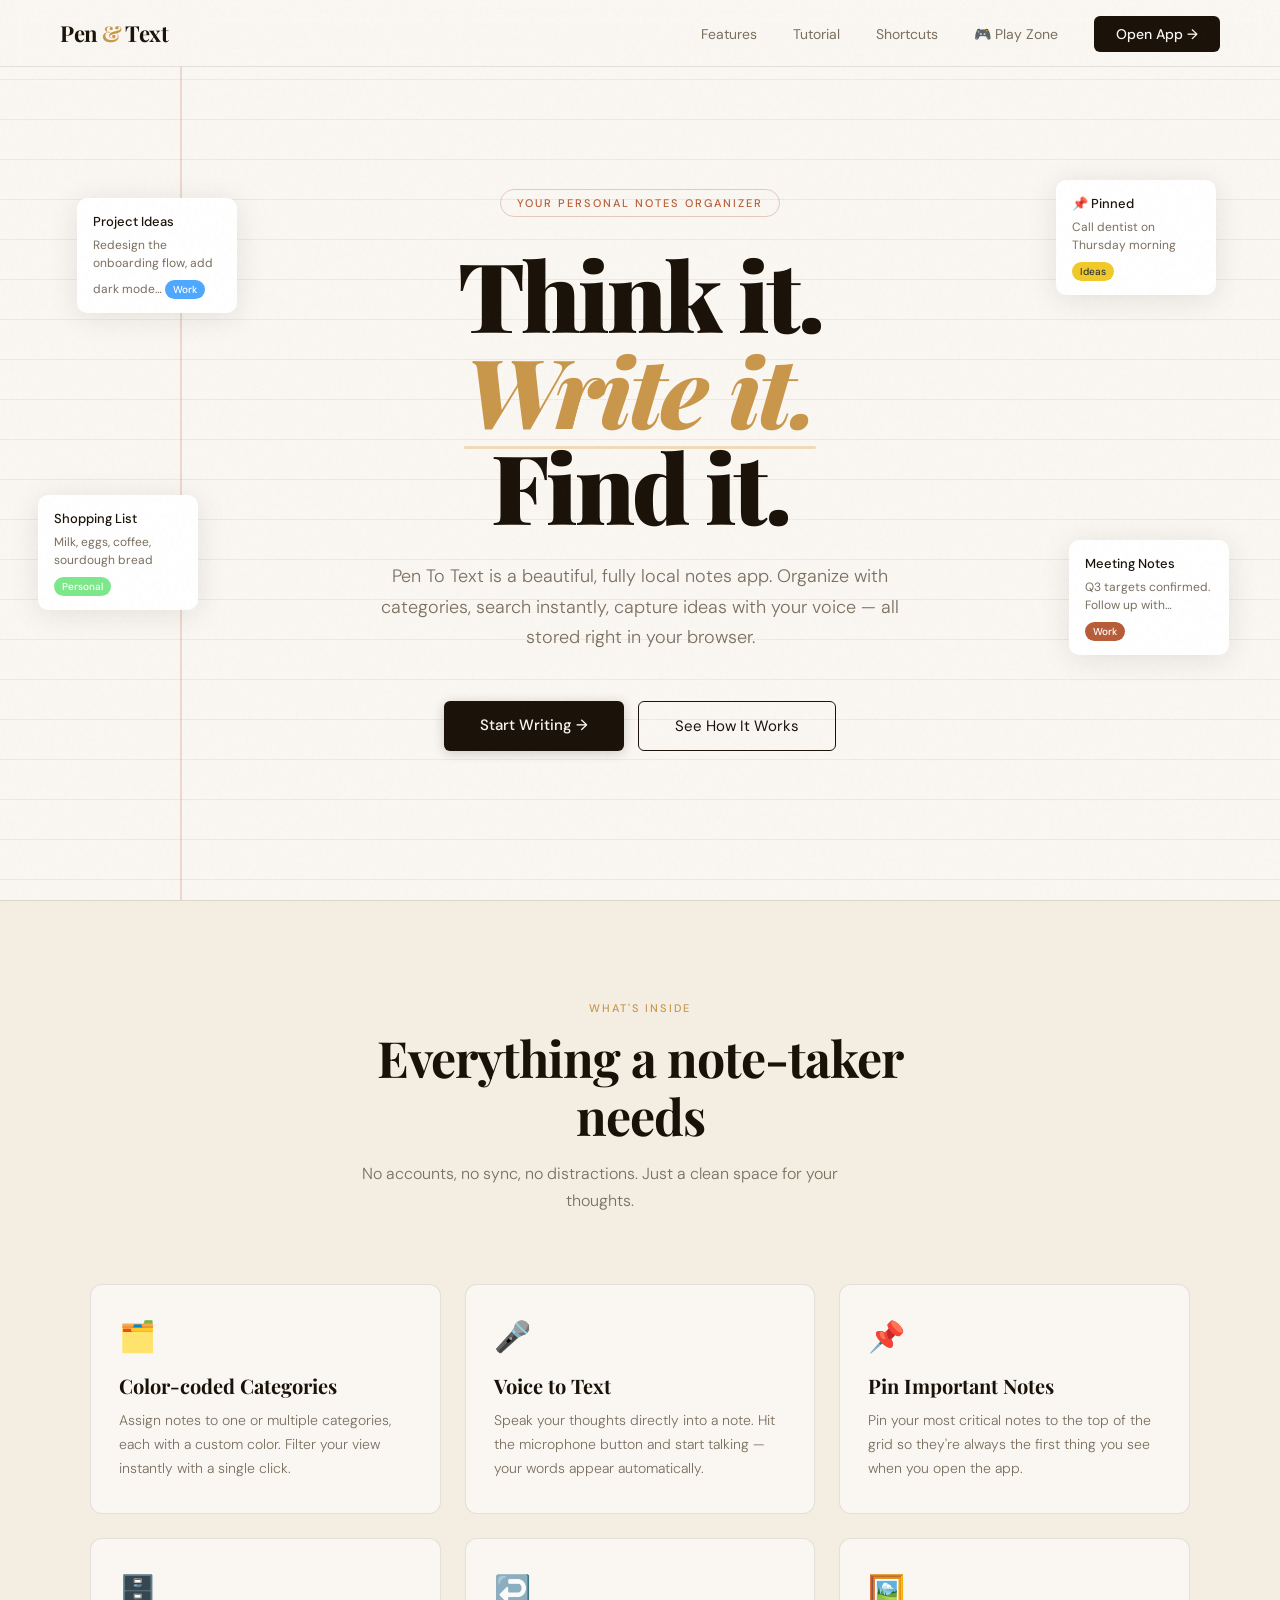
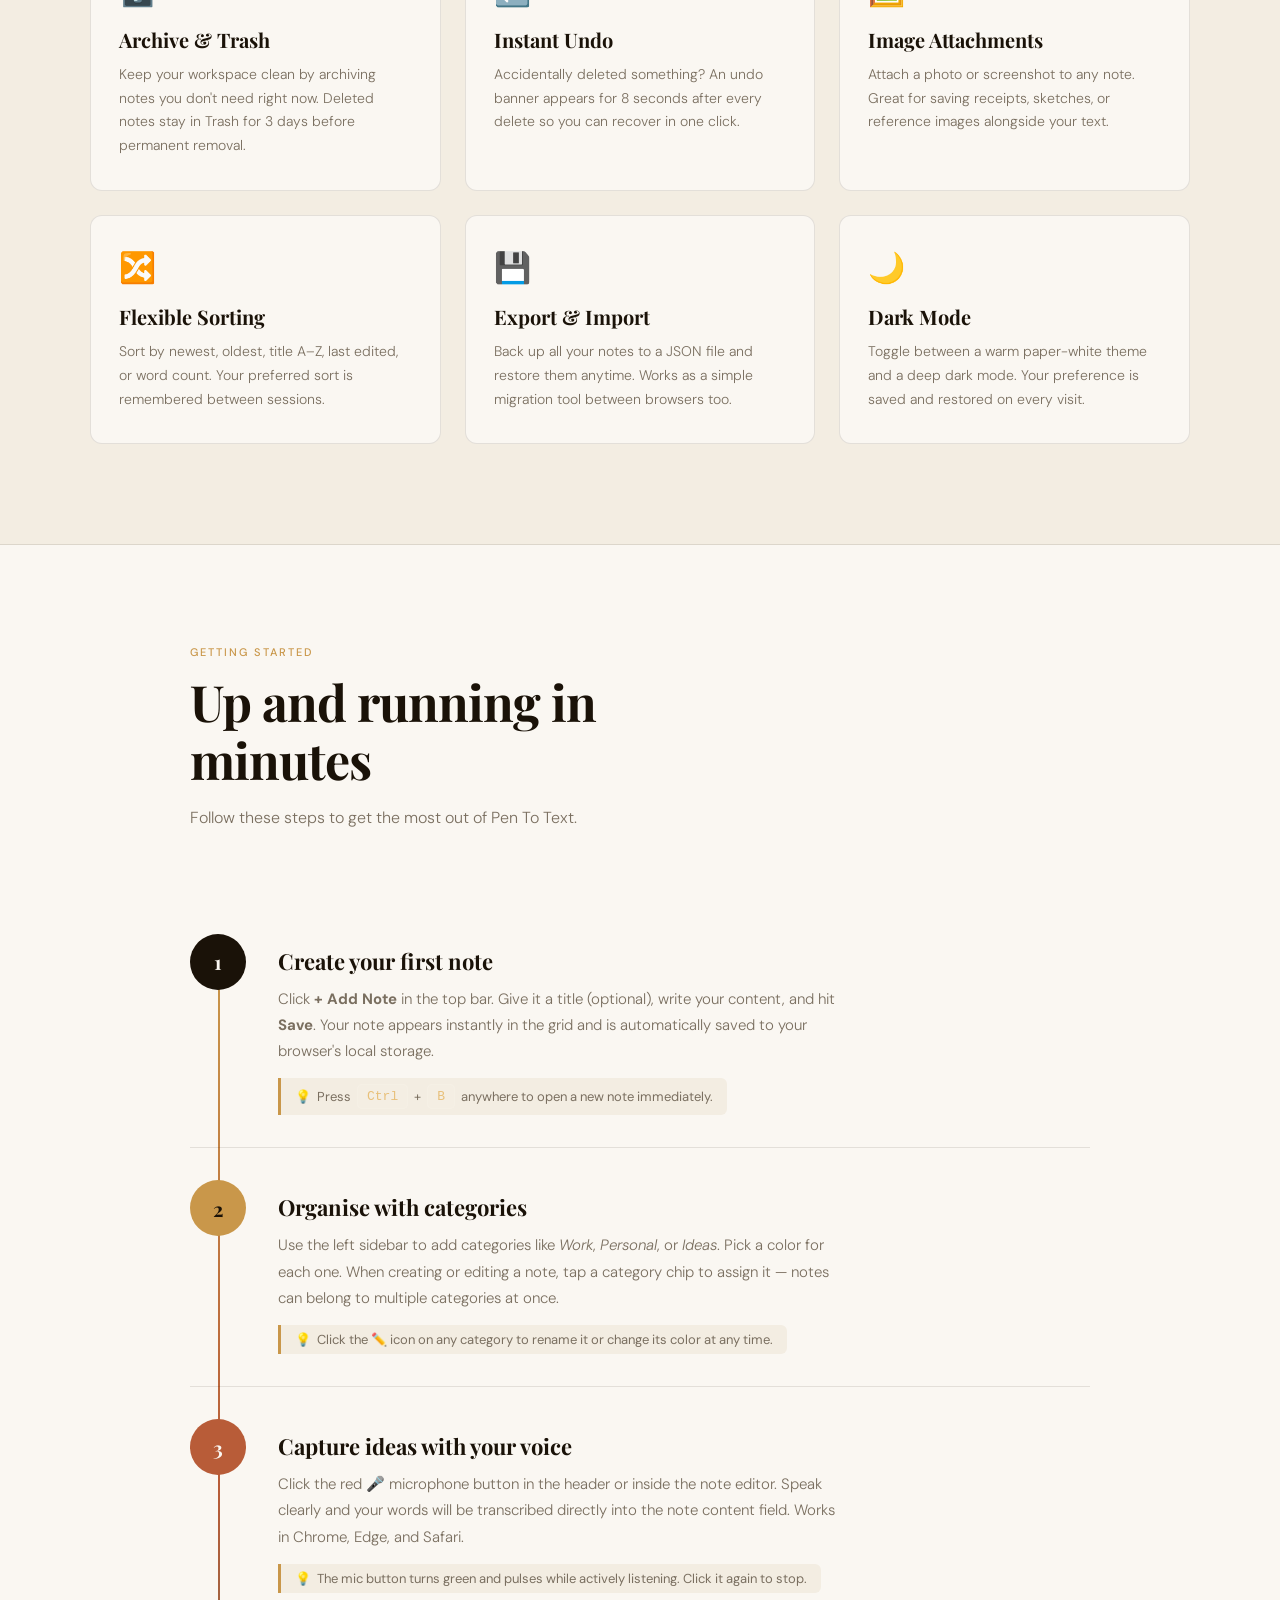
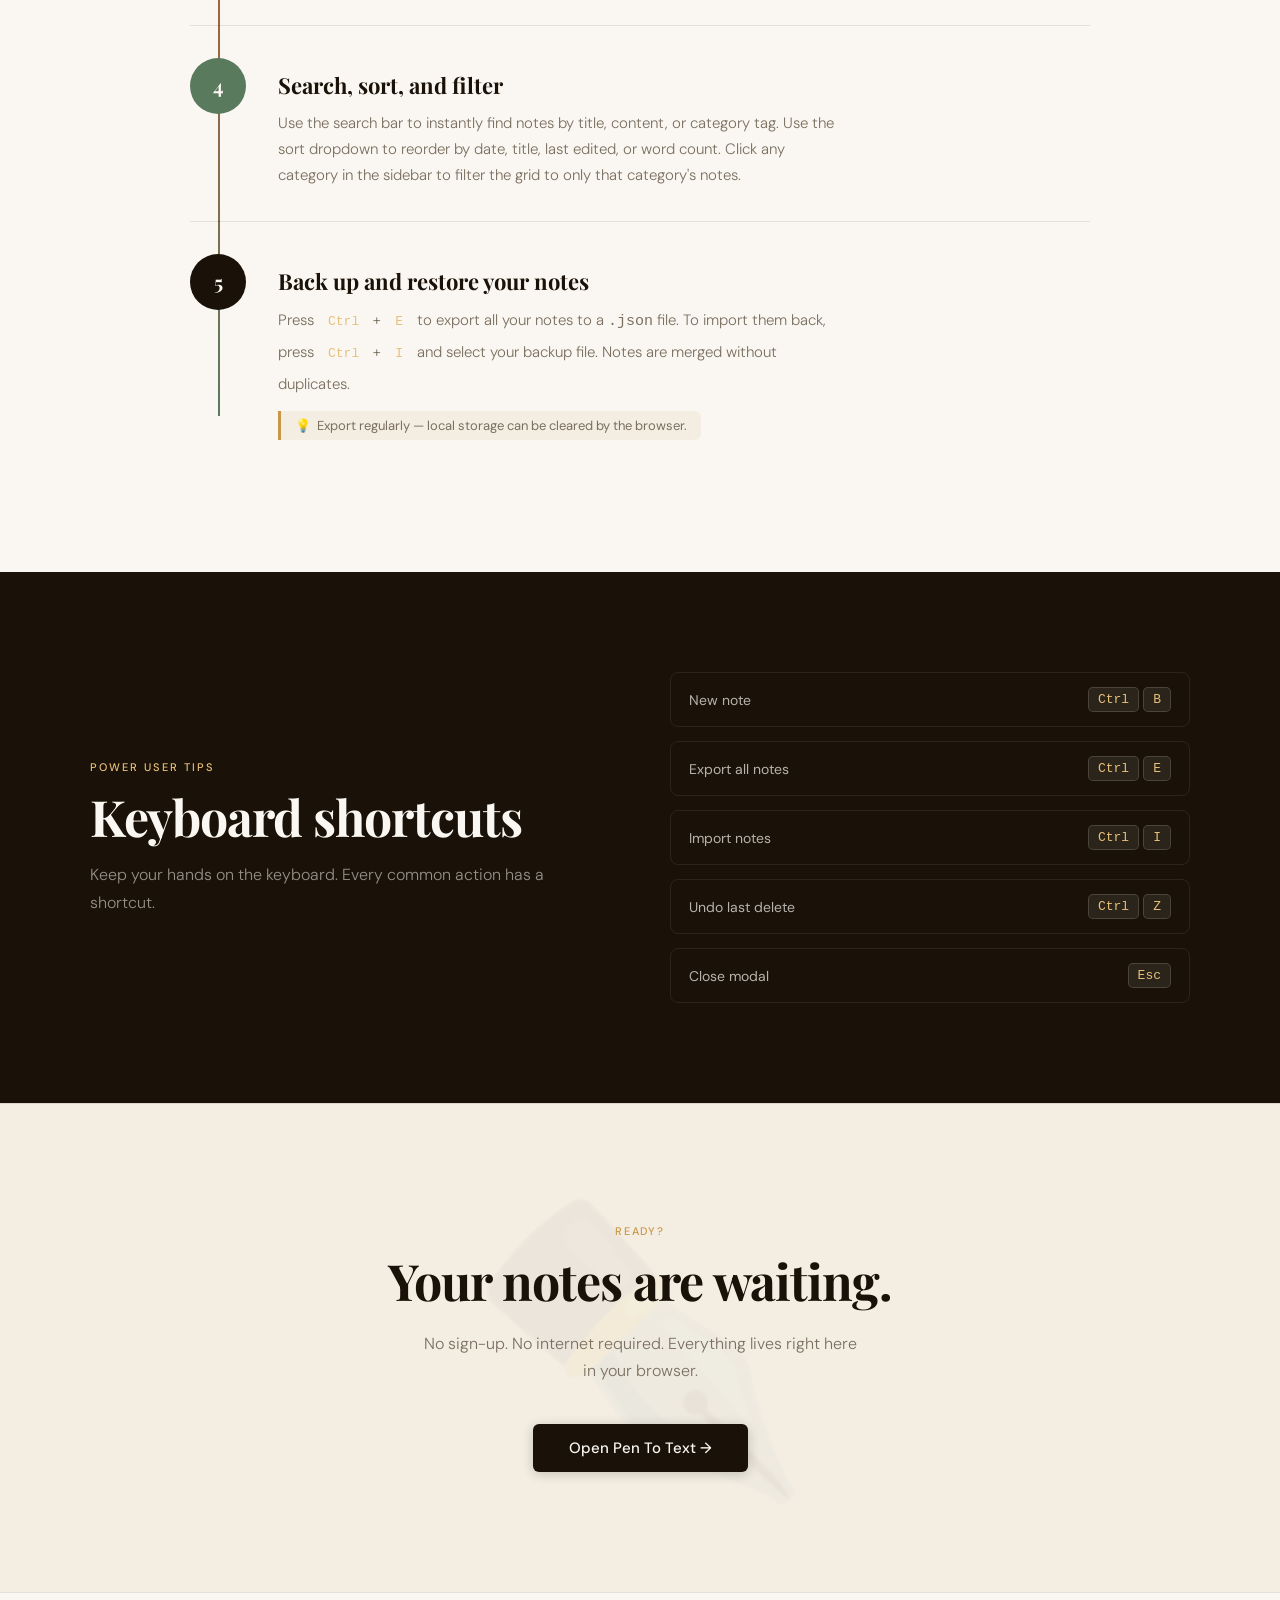
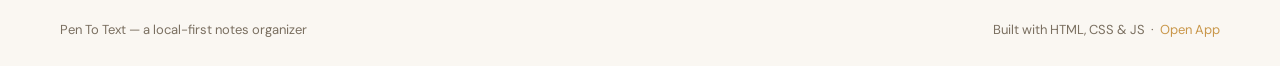
==== index.html @ ff9f336c "Add files via upload" ====
<!DOCTYPE html>
<html lang="en">
<head>
  <meta charset="utf-8" />
  <meta name="viewport" content="width=device-width, initial-scale=1" />
  <title>Pen To Text — Your Smart Notes Organizer</title>
  <link rel="preconnect" href="https://fonts.googleapis.com">
  <link href="https://fonts.googleapis.com/css2?family=Playfair+Display:ital,wght@0,400;0,700;0,900;1,400&family=DM+Sans:wght@300;400;500&display=swap" rel="stylesheet">
  <style>
    *, *::before, *::after { box-sizing: border-box; margin: 0; padding: 0; }

    :root {
      --ink:        #1a1208;
      --paper:      #faf7f2;
      --cream:      #f3ede2;
      --gold:       #c9974a;
      --gold-light: #e8c07a;
      --rust:       #b85c38;
      --sage:       #5a7a5e;
      --muted:      #7a6f60;
      --line:       rgba(26,18,8,0.1);
      --shadow:     0 4px 30px rgba(26,18,8,0.10);
    }

    html { scroll-behavior: smooth; }

    body {
      font-family: 'DM Sans', sans-serif;
      background: var(--paper);
      color: var(--ink);
      overflow-x: hidden;
    }

    body::before {
      content: '';
      position: fixed;
      inset: 0;
      background-image: url("data:image/svg+xml,%3Csvg viewBox='0 0 256 256' xmlns='http://www.w3.org/2000/svg'%3E%3Cfilter id='noise'%3E%3CfeTurbulence type='fractalNoise' baseFrequency='0.9' numOctaves='4' stitchTiles='stitch'/%3E%3C/filter%3E%3Crect width='100%25' height='100%25' filter='url(%23noise)' opacity='0.04'/%3E%3C/svg%3E");
      pointer-events: none;
      z-index: 1000;
      opacity: 0.5;
    }

    /* NAV */
    nav {
      position: fixed;
      top: 0; left: 0; right: 0;
      z-index: 90;
      display: flex;
      align-items: center;
      justify-content: space-between;
      padding: 18px 60px;
      background: rgba(250,247,242,0.88);
      backdrop-filter: blur(12px);
      border-bottom: 1px solid var(--line);
    }

    .nav-brand {
      font-family: 'Playfair Display', serif;
      font-size: 22px;
      font-weight: 700;
      color: var(--ink);
      text-decoration: none;
      letter-spacing: -0.02em;
    }

    .nav-brand span { color: var(--gold); }

    .nav-links {
      display: flex;
      align-items: center;
      gap: 36px;
      list-style: none;
    }

    .nav-links a {
      font-size: 14px;
      color: var(--muted);
      text-decoration: none;
      transition: color 0.2s;
    }

    .nav-links a:hover { color: var(--ink); }

    .nav-cta {
      padding: 9px 22px !important;
      background: var(--ink) !important;
      color: var(--paper) !important;
      border-radius: 6px;
      font-weight: 500 !important;
      transition: background 0.2s, transform 0.15s !important;
    }

    .nav-cta:hover {
      background: var(--gold) !important;
      color: var(--ink) !important;
      transform: translateY(-1px);
    }

    /* HERO */
    .hero {
      min-height: 100vh;
      display: flex;
      align-items: center;
      justify-content: center;
      padding: 120px 60px 80px;
      position: relative;
      overflow: hidden;
    }

    .hero::before {
      content: '';
      position: absolute;
      inset: 0;
      background-image: repeating-linear-gradient(
        to bottom,
        transparent, transparent 39px,
        rgba(201,151,74,0.15) 39px,
        rgba(201,151,74,0.15) 40px
      );
      pointer-events: none;
    }

    .hero::after {
      content: '';
      position: absolute;
      top: 0; bottom: 0; left: 180px;
      width: 1.5px;
      background: rgba(184,92,56,0.2);
    }

    .hero-inner {
      position: relative;
      z-index: 2;
      max-width: 820px;
      text-align: center;
    }

    .hero-eyebrow {
      display: inline-block;
      font-size: 11px;
      font-weight: 500;
      letter-spacing: 0.18em;
      text-transform: uppercase;
      color: var(--rust);
      margin-bottom: 28px;
      padding: 6px 16px;
      border: 1px solid rgba(184,92,56,0.3);
      border-radius: 99px;
      animation: fadeUp 0.6s ease both;
    }

    .hero-title {
      font-family: 'Playfair Display', serif;
      font-size: clamp(52px, 8vw, 96px);
      font-weight: 900;
      line-height: 1.0;
      letter-spacing: -0.03em;
      color: var(--ink);
      margin-bottom: 28px;
      animation: fadeUp 0.6s 0.1s ease both;
    }

    .hero-title em {
      font-style: italic;
      color: var(--gold);
      position: relative;
    }

    .hero-title em::after {
      content: '';
      position: absolute;
      left: 0; bottom: 4px; right: 0;
      height: 3px;
      background: var(--gold-light);
      opacity: 0.5;
      border-radius: 2px;
    }

    .hero-sub {
      font-size: 18px;
      font-weight: 300;
      color: var(--muted);
      line-height: 1.7;
      max-width: 560px;
      margin: 0 auto 48px;
      animation: fadeUp 0.6s 0.2s ease both;
    }

    .hero-actions {
      display: flex;
      gap: 14px;
      justify-content: center;
      flex-wrap: wrap;
      animation: fadeUp 0.6s 0.3s ease both;
    }

    .btn-primary {
      padding: 14px 36px;
      background: var(--ink);
      color: var(--paper);
      border: none;
      border-radius: 6px;
      font-family: 'DM Sans', sans-serif;
      font-size: 15px;
      font-weight: 500;
      cursor: pointer;
      text-decoration: none;
      display: inline-block;
      transition: background 0.2s, transform 0.15s, box-shadow 0.2s;
      box-shadow: 0 2px 12px rgba(26,18,8,0.2);
    }

    .btn-primary:hover {
      background: var(--gold);
      color: var(--ink);
      transform: translateY(-2px);
      box-shadow: 0 8px 24px rgba(201,151,74,0.35);
    }

    .btn-outline {
      padding: 14px 36px;
      background: transparent;
      color: var(--ink);
      border: 1.5px solid var(--ink);
      border-radius: 6px;
      font-family: 'DM Sans', sans-serif;
      font-size: 15px;
      font-weight: 400;
      cursor: pointer;
      text-decoration: none;
      display: inline-block;
      transition: background 0.2s, color 0.2s, transform 0.15s;
    }

    .btn-outline:hover {
      background: var(--ink);
      color: var(--paper);
      transform: translateY(-2px);
    }

    .hero-floats { position: absolute; inset: 0; pointer-events: none; z-index: 1; }

    .float-card {
      position: absolute;
      background: #fff;
      border-radius: 10px;
      padding: 14px 16px;
      box-shadow: var(--shadow);
      font-size: 12px;
      color: var(--muted);
      line-height: 1.5;
      max-width: 160px;
      animation: floatCard 6s ease-in-out infinite;
    }

    .float-card strong { display: block; font-size: 13px; font-weight: 500; color: var(--ink); margin-bottom: 4px; }
    .float-card .tag  { display: inline-block; margin-top: 8px; padding: 2px 8px; border-radius: 99px; font-size: 10px; font-weight: 500; color: #fff; }

    .float-card:nth-child(1) { top: 22%; left:  6%; animation-delay:  0s; }
    .float-card:nth-child(2) { top: 55%; left:  3%; animation-delay: -2s; }
    .float-card:nth-child(3) { top: 20%; right: 5%; animation-delay: -1s; }
    .float-card:nth-child(4) { top: 60%; right: 4%; animation-delay: -3s; }

    @keyframes floatCard {
      0%, 100% { transform: translateY(0px)   rotate(-1deg); }
      50%       { transform: translateY(-14px) rotate(1deg);  }
    }

    /* SECTIONS */
    section { padding: 100px 60px; }

    .section-label {
      font-size: 11px;
      font-weight: 500;
      letter-spacing: 0.18em;
      text-transform: uppercase;
      color: var(--gold);
      margin-bottom: 14px;
    }

    .section-title {
      font-family: 'Playfair Display', serif;
      font-size: clamp(32px, 4vw, 50px);
      font-weight: 700;
      line-height: 1.15;
      letter-spacing: -0.02em;
      color: var(--ink);
      margin-bottom: 16px;
    }

    .section-sub {
      font-size: 16px;
      font-weight: 300;
      color: var(--muted);
      line-height: 1.7;
      max-width: 520px;
    }

    /* FEATURES */
    #features {
      background: var(--cream);
      border-top: 1px solid var(--line);
      border-bottom: 1px solid var(--line);
    }

    .features-header { text-align: center; max-width: 600px; margin: 0 auto 70px; }

    .features-grid {
      display: grid;
      grid-template-columns: repeat(auto-fill, minmax(280px, 1fr));
      gap: 24px;
      max-width: 1100px;
      margin: 0 auto;
    }

    .feature-card {
      background: var(--paper);
      border: 1px solid var(--line);
      border-radius: 12px;
      padding: 32px 28px;
      transition: transform 0.2s, box-shadow 0.2s;
      position: relative;
      overflow: hidden;
    }

    .feature-card::before {
      content: '';
      position: absolute;
      top: 0; left: 0; right: 0;
      height: 3px;
      background: linear-gradient(90deg, var(--gold), var(--rust));
      transform: scaleX(0);
      transform-origin: left;
      transition: transform 0.3s ease;
    }

    .feature-card:hover { transform: translateY(-4px); box-shadow: var(--shadow); }
    .feature-card:hover::before { transform: scaleX(1); }

    .feature-icon { font-size: 30px; margin-bottom: 16px; display: block; }

    .feature-card h3 {
      font-family: 'Playfair Display', serif;
      font-size: 20px;
      font-weight: 700;
      color: var(--ink);
      margin-bottom: 10px;
    }

    .feature-card p { font-size: 14px; font-weight: 300; color: var(--muted); line-height: 1.7; }

    /* TUTORIAL */
    .tutorial-header { max-width: 560px; margin-bottom: 70px; }

    .steps { display: flex; flex-direction: column; position: relative; }

    .steps::before {
      content: '';
      position: absolute;
      left: 28px; top: 56px; bottom: 56px;
      width: 1.5px;
      background: linear-gradient(to bottom, var(--gold), var(--rust), var(--sage));
    }

    .step {
      display: grid;
      grid-template-columns: 56px 1fr;
      gap: 32px;
      align-items: start;
      padding: 32px 0;
      border-bottom: 1px solid var(--line);
      opacity: 0;
      transform: translateX(-20px);
      transition: opacity 0.5s ease, transform 0.5s ease;
    }

    .step:last-child { border-bottom: none; }
    .step.visible { opacity: 1; transform: translateX(0); }

    .step-number {
      width: 56px; height: 56px;
      border-radius: 50%;
      background: var(--ink);
      color: var(--paper);
      font-family: 'Playfair Display', serif;
      font-size: 20px; font-weight: 700;
      display: flex; align-items: center; justify-content: center;
      flex-shrink: 0;
      position: relative; z-index: 2;
    }

    .step:nth-child(2) .step-number { background: var(--gold); color: var(--ink); }
    .step:nth-child(3) .step-number { background: var(--rust); }
    .step:nth-child(4) .step-number { background: var(--sage); }
    .step:nth-child(5) .step-number { background: var(--ink); }

    .step-body h3 {
      font-family: 'Playfair Display', serif;
      font-size: 22px; font-weight: 700;
      color: var(--ink);
      margin-bottom: 10px; margin-top: 12px;
    }

    .step-body p { font-size: 15px; font-weight: 300; color: var(--muted); line-height: 1.75; max-width: 560px; }

    .step-tip {
      display: inline-flex;
      align-items: center;
      gap: 6px;
      margin-top: 14px;
      padding: 6px 14px;
      background: var(--cream);
      border-left: 3px solid var(--gold);
      border-radius: 0 6px 6px 0;
      font-size: 13px;
      color: var(--muted);
    }

    .step-tip::before { content: '💡'; }

    /* SHORTCUTS */
    #shortcuts { background: var(--ink); color: var(--paper); }
    #shortcuts .section-title { color: var(--paper); }
    #shortcuts .section-sub   { color: rgba(250,247,242,0.55); }
    #shortcuts .section-label { color: var(--gold-light); }

    .shortcuts-inner {
      max-width: 1100px;
      margin: 0 auto;
      display: grid;
      grid-template-columns: 1fr 1fr;
      gap: 60px;
      align-items: center;
    }

    .shortcut-list { list-style: none; display: flex; flex-direction: column; gap: 14px; }

    .shortcut-list li {
      display: flex;
      align-items: center;
      justify-content: space-between;
      padding: 14px 18px;
      border: 1px solid rgba(250,247,242,0.08);
      border-radius: 8px;
      font-size: 14px;
      color: rgba(250,247,242,0.7);
      transition: background 0.2s, border-color 0.2s;
    }

    .shortcut-list li:hover {
      background: rgba(201,151,74,0.08);
      border-color: rgba(201,151,74,0.3);
      color: var(--paper);
    }

    kbd {
      display: inline-flex;
      align-items: center;
      gap: 3px;
      padding: 4px 9px;
      background: rgba(250,247,242,0.08);
      border: 1px solid rgba(250,247,242,0.15);
      border-radius: 5px;
      font-family: monospace;
      font-size: 13px;
      color: var(--gold-light);
      white-space: nowrap;
    }

    /* CTA */
    #cta {
      text-align: center;
      padding: 120px 60px;
      background: var(--cream);
      border-top: 1px solid var(--line);
      position: relative;
      overflow: hidden;
    }

    #cta::before {
      content: '✒️';
      position: absolute;
      font-size: 280px;
      opacity: 0.04;
      top: 50%; left: 50%;
      transform: translate(-50%, -50%);
      pointer-events: none;
    }

    #cta .section-title { margin-bottom: 20px; }
    #cta .section-sub   { max-width: 440px; margin: 0 auto 40px; }

    /* FOOTER */
    footer {
      padding: 28px 60px;
      border-top: 1px solid var(--line);
      display: flex;
      align-items: center;
      justify-content: space-between;
      font-size: 13px;
      color: var(--muted);
    }

    footer a { color: var(--gold); text-decoration: none; transition: color 0.2s; }
    footer a:hover { color: var(--ink); }

    /* ANIMATIONS */
    @keyframes fadeUp {
      from { opacity: 0; transform: translateY(24px); }
      to   { opacity: 1; transform: translateY(0); }
    }

    .reveal {
      opacity: 0;
      transform: translateY(28px);
      transition: opacity 0.6s ease, transform 0.6s ease;
    }

    .reveal.visible { opacity: 1; transform: translateY(0); }

    /* RESPONSIVE */
    @media (max-width: 900px) {
      nav { padding: 16px 24px; }
      .nav-links { gap: 18px; }
      section { padding: 70px 24px; }
      .hero { padding: 110px 24px 60px; }
      .hero::after { display: none; }
      .float-card { display: none; }
      .shortcuts-inner { grid-template-columns: 1fr; gap: 30px; }
      footer { flex-direction: column; gap: 10px; text-align: center; }
    }

    @media (max-width: 600px) {
      .nav-links li:not(:last-child) { display: none; }
      .hero-title { font-size: 42px; }
    }
  </style>
</head>
<body>

  <!-- NAV -->
  <nav>
    <a href="index.html" class="nav-brand">Pen <span>&</span> Text</a>
    <ul class="nav-links">
      <li><a href="#features">Features</a></li>
      <li><a href="#tutorial">Tutorial</a></li>
      <li><a href="#shortcuts">Shortcuts</a></li>
      <li><a href="games.html">🎮 Play Zone</a></li>
      <li><a href="note.html" class="nav-cta">Open App →</a></li>
    </ul>
  </nav>

  <!-- HERO -->
  <section class="hero">
    <div class="hero-floats">
      <div class="float-card">
        <strong>Project Ideas</strong>
        Redesign the onboarding flow, add dark mode…
        <span class="tag" style="background:#4ea8ff;">Work</span>
      </div>
      <div class="float-card">
        <strong>Shopping List</strong>
        Milk, eggs, coffee, sourdough bread
        <span class="tag" style="background:#7be88a;">Personal</span>
      </div>
      <div class="float-card">
        <strong>📌 Pinned</strong>
        Call dentist on Thursday morning
        <span class="tag" style="background:#f0c929;color:#333;">Ideas</span>
      </div>
      <div class="float-card">
        <strong>Meeting Notes</strong>
        Q3 targets confirmed. Follow up with…
        <span class="tag" style="background:#b85c38;">Work</span>
      </div>
    </div>

    <div class="hero-inner">
      <span class="hero-eyebrow">Your personal notes organizer</span>
      <h1 class="hero-title">
        Think it.<br>
        <em>Write it.</em><br>
        Find it.
      </h1>
      <p class="hero-sub">
        Pen To Text is a beautiful, fully local notes app. Organize with categories,
        search instantly, capture ideas with your voice — all stored right in your browser.
      </p>
      <div class="hero-actions">
        <a href="note.html" class="btn-primary">Start Writing →</a>
        <a href="#tutorial" class="btn-outline">See How It Works</a>
      </div>
    </div>
  </section>

  <!-- FEATURES -->
  <section id="features">
    <div class="features-header reveal">
      <p class="section-label">What's inside</p>
      <h2 class="section-title">Everything a note-taker needs</h2>
      <p class="section-sub">No accounts, no sync, no distractions. Just a clean space for your thoughts.</p>
    </div>
    <div class="features-grid">
      <div class="feature-card reveal">
        <span class="feature-icon">🗂️</span>
        <h3>Color-coded Categories</h3>
        <p>Assign notes to one or multiple categories, each with a custom color. Filter your view instantly with a single click.</p>
      </div>
      <div class="feature-card reveal">
        <span class="feature-icon">🎤</span>
        <h3>Voice to Text</h3>
        <p>Speak your thoughts directly into a note. Hit the microphone button and start talking — your words appear automatically.</p>
      </div>
      <div class="feature-card reveal">
        <span class="feature-icon">📌</span>
        <h3>Pin Important Notes</h3>
        <p>Pin your most critical notes to the top of the grid so they're always the first thing you see when you open the app.</p>
      </div>
      <div class="feature-card reveal">
        <span class="feature-icon">🗄️</span>
        <h3>Archive & Trash</h3>
        <p>Keep your workspace clean by archiving notes you don't need right now. Deleted notes stay in Trash for 3 days before permanent removal.</p>
      </div>
      <div class="feature-card reveal">
        <span class="feature-icon">↩️</span>
        <h3>Instant Undo</h3>
        <p>Accidentally deleted something? An undo banner appears for 8 seconds after every delete so you can recover in one click.</p>
      </div>
      <div class="feature-card reveal">
        <span class="feature-icon">🖼️</span>
        <h3>Image Attachments</h3>
        <p>Attach a photo or screenshot to any note. Great for saving receipts, sketches, or reference images alongside your text.</p>
      </div>
      <div class="feature-card reveal">
        <span class="feature-icon">🔀</span>
        <h3>Flexible Sorting</h3>
        <p>Sort by newest, oldest, title A–Z, last edited, or word count. Your preferred sort is remembered between sessions.</p>
      </div>
      <div class="feature-card reveal">
        <span class="feature-icon">💾</span>
        <h3>Export & Import</h3>
        <p>Back up all your notes to a JSON file and restore them anytime. Works as a simple migration tool between browsers too.</p>
      </div>
      <div class="feature-card reveal">
        <span class="feature-icon">🌙</span>
        <h3>Dark Mode</h3>
        <p>Toggle between a warm paper-white theme and a deep dark mode. Your preference is saved and restored on every visit.</p>
      </div>
    </div>
  </section>

  <!-- TUTORIAL -->
  <section>
    <div id="tutorial" style="max-width:900px;margin:0 auto;">
      <div class="tutorial-header reveal">
        <p class="section-label">Getting started</p>
        <h2 class="section-title">Up and running in minutes</h2>
        <p class="section-sub">Follow these steps to get the most out of Pen To Text.</p>
      </div>

      <div class="steps">
        <div class="step">
          <div class="step-number">1</div>
          <div class="step-body">
            <h3>Create your first note</h3>
            <p>Click <strong>+ Add Note</strong> in the top bar. Give it a title (optional), write your content, and hit <strong>Save</strong>. Your note appears instantly in the grid and is automatically saved to your browser's local storage.</p>
            <span class="step-tip">Press <kbd>Ctrl</kbd> + <kbd>B</kbd> anywhere to open a new note immediately.</span>
          </div>
        </div>

        <div class="step">
          <div class="step-number">2</div>
          <div class="step-body">
            <h3>Organise with categories</h3>
            <p>Use the left sidebar to add categories like <em>Work</em>, <em>Personal</em>, or <em>Ideas</em>. Pick a color for each one. When creating or editing a note, tap a category chip to assign it — notes can belong to multiple categories at once.</p>
            <span class="step-tip">Click the ✏️ icon on any category to rename it or change its color at any time.</span>
          </div>
        </div>

        <div class="step">
          <div class="step-number">3</div>
          <div class="step-body">
            <h3>Capture ideas with your voice</h3>
            <p>Click the red 🎤 microphone button in the header or inside the note editor. Speak clearly and your words will be transcribed directly into the note content field. Works in Chrome, Edge, and Safari.</p>
            <span class="step-tip">The mic button turns green and pulses while actively listening. Click it again to stop.</span>
          </div>
        </div>

        <div class="step">
          <div class="step-number">4</div>
          <div class="step-body">
            <h3>Search, sort, and filter</h3>
            <p>Use the search bar to instantly find notes by title, content, or category tag. Use the sort dropdown to reorder by date, title, last edited, or word count. Click any category in the sidebar to filter the grid to only that category's notes.</p>
          </div>
        </div>

        <div class="step">
          <div class="step-number">5</div>
          <div class="step-body">
            <h3>Back up and restore your notes</h3>
            <p>Press <kbd>Ctrl</kbd> + <kbd>E</kbd> to export all your notes to a <code>.json</code> file. To import them back, press <kbd>Ctrl</kbd> + <kbd>I</kbd> and select your backup file. Notes are merged without duplicates.</p>
            <span class="step-tip">Export regularly — local storage can be cleared by the browser.</span>
          </div>
        </div>
      </div>
    </div>
  </section>

  <!-- SHORTCUTS -->
  <section id="shortcuts">
    <div class="shortcuts-inner">
      <div class="reveal">
        <p class="section-label">Power user tips</p>
        <h2 class="section-title">Keyboard shortcuts</h2>
        <p class="section-sub">Keep your hands on the keyboard. Every common action has a shortcut.</p>
      </div>
      <ul class="shortcut-list reveal">
        <li><span>New note</span>          <span><kbd>Ctrl</kbd> <kbd>B</kbd></span></li>
        <li><span>Export all notes</span>  <span><kbd>Ctrl</kbd> <kbd>E</kbd></span></li>
        <li><span>Import notes</span>      <span><kbd>Ctrl</kbd> <kbd>I</kbd></span></li>
        <li><span>Undo last delete</span>  <span><kbd>Ctrl</kbd> <kbd>Z</kbd></span></li>
        <li><span>Close modal</span>       <span><kbd>Esc</kbd></span></li>
      </ul>
    </div>
  </section>

  <!-- CTA -->
  <section id="cta">
    <div class="reveal">
      <p class="section-label">Ready?</p>
      <h2 class="section-title">Your notes are waiting.</h2>
      <p class="section-sub">No sign-up. No internet required. Everything lives right here in your browser.</p>
      <a href="note.html" class="btn-primary">Open Pen To Text →</a>
    </div>
  </section>

  <!-- FOOTER -->
  <footer>
    <span>Pen To Text — a local-first notes organizer</span>
    <span>Built with HTML, CSS &amp; JS &nbsp;·&nbsp; <a href="note.html">Open App</a></span>
  </footer>

  <script>
    const observer = new IntersectionObserver(
      entries => entries.forEach(e => { if (e.isIntersecting) e.target.classList.add('visible'); }),
      { threshold: 0.15 }
    );
    document.querySelectorAll('.reveal, .step').forEach(el => observer.observe(el));
  </script>

</body>
</html>
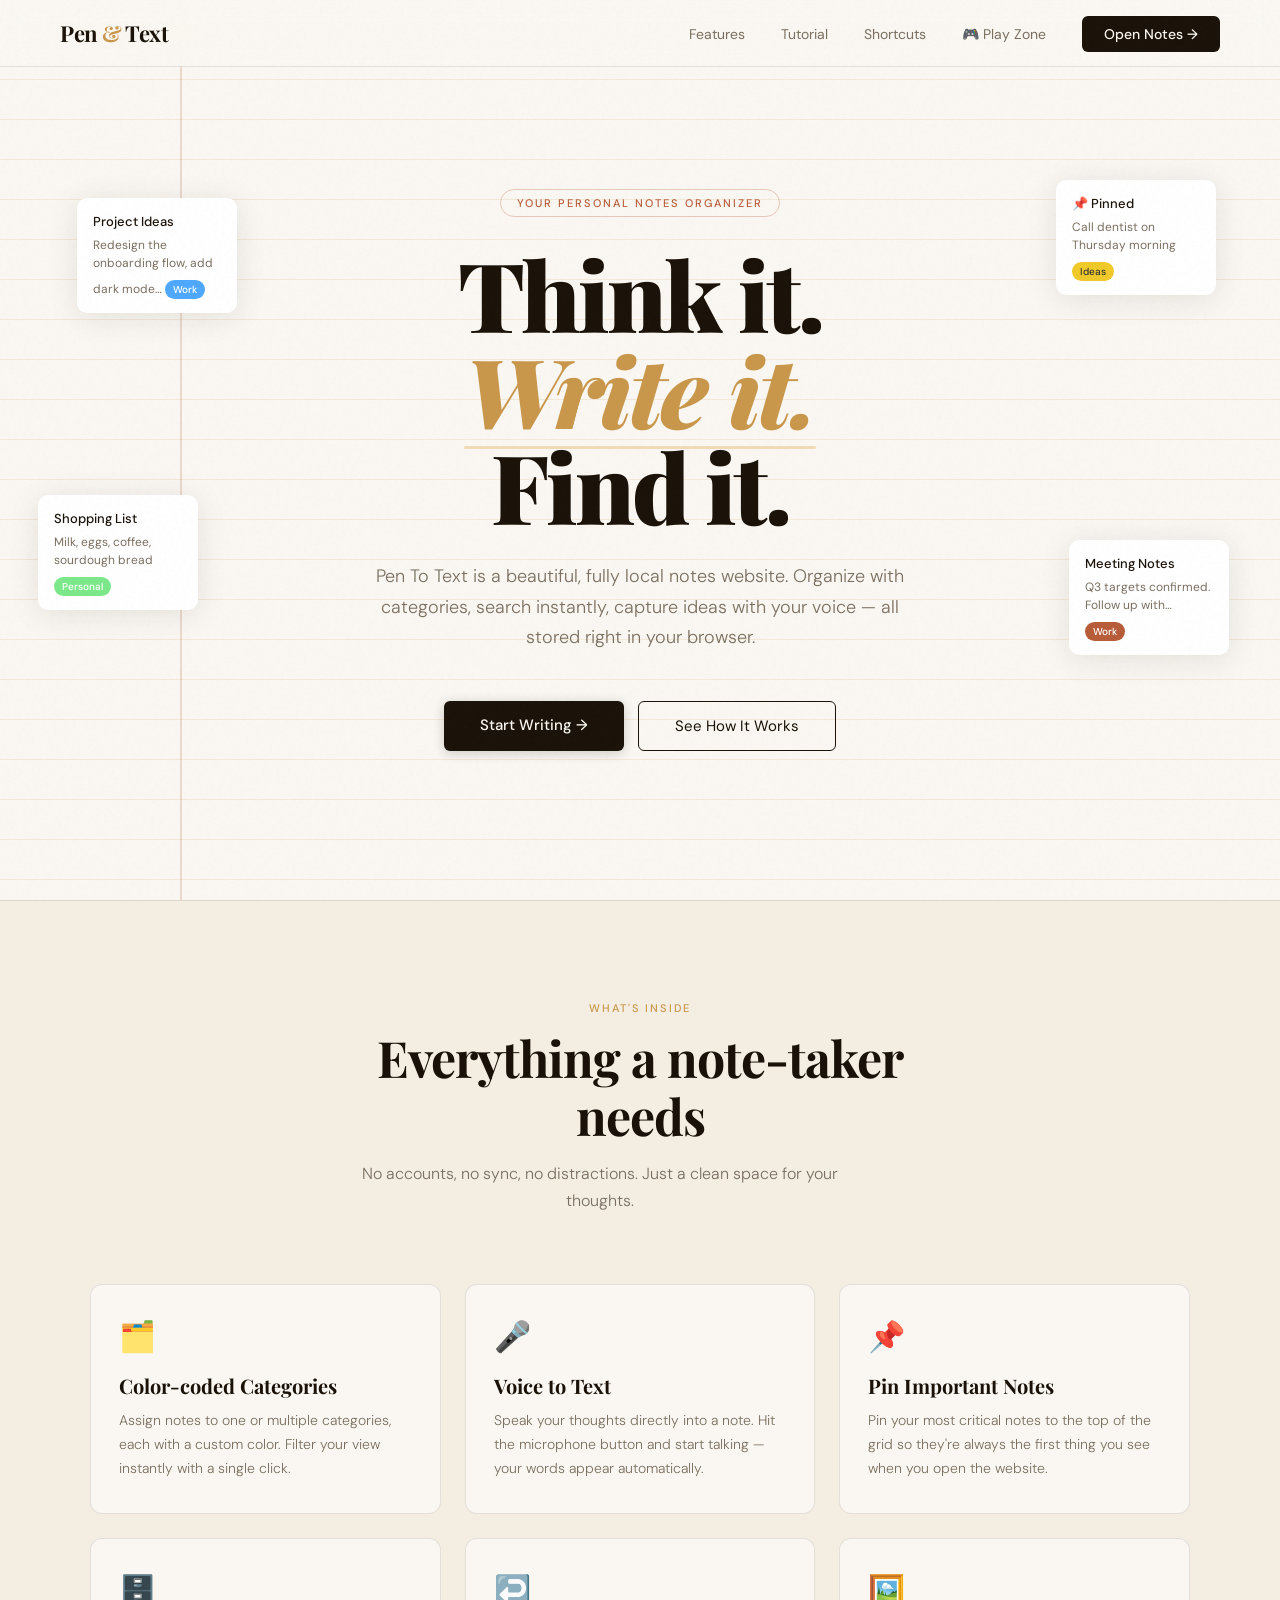
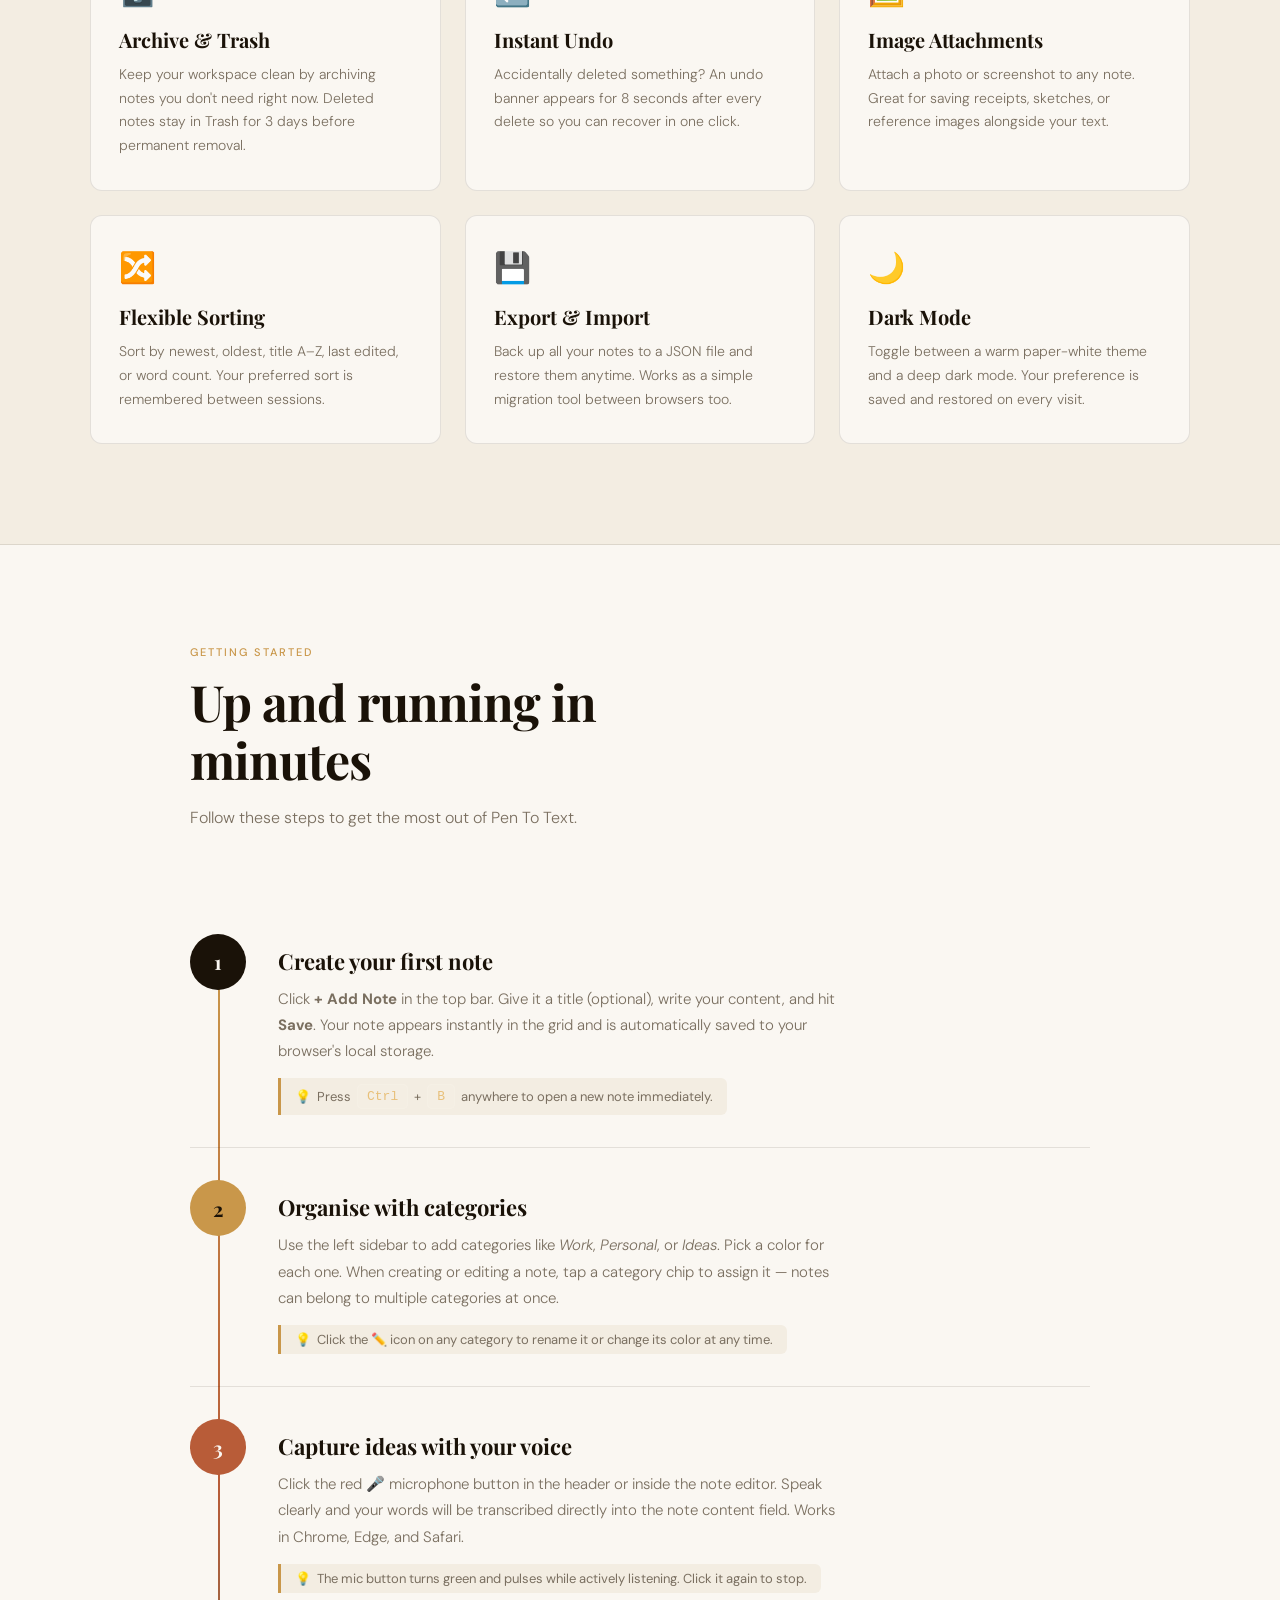
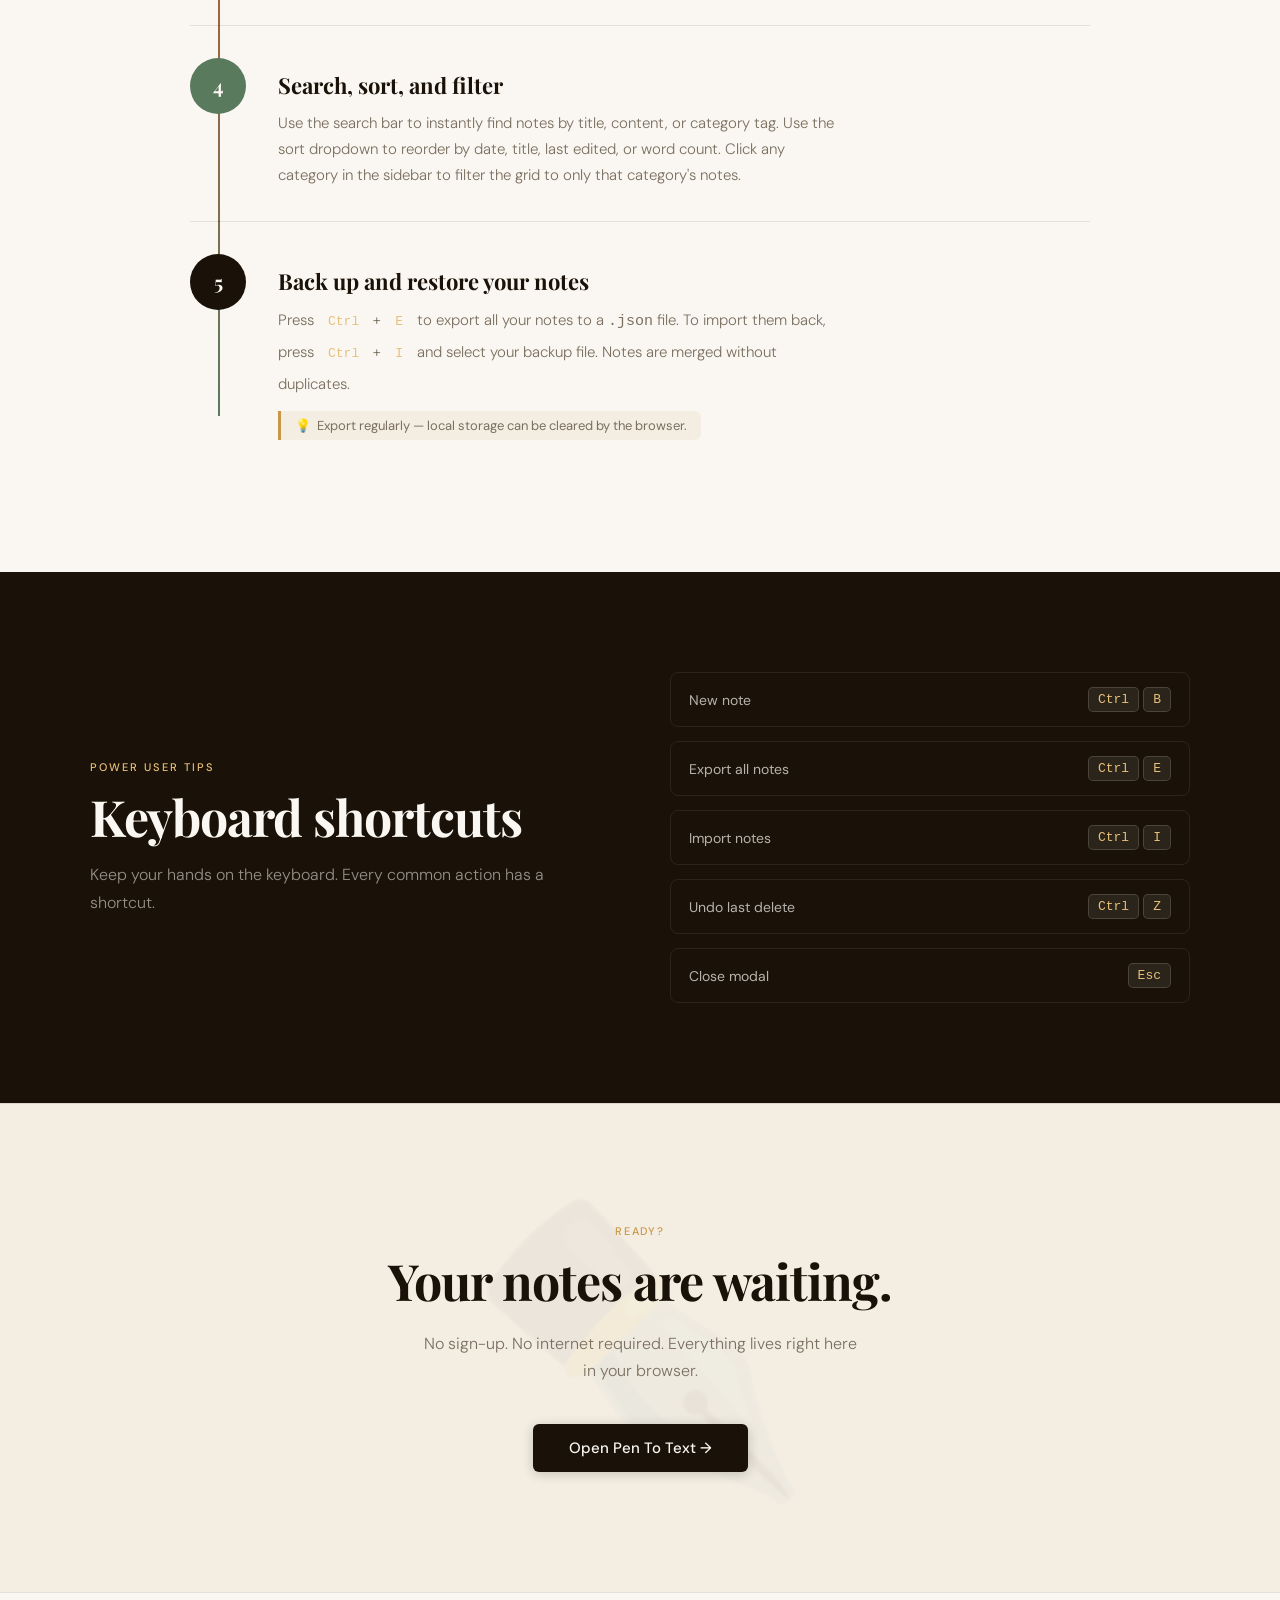
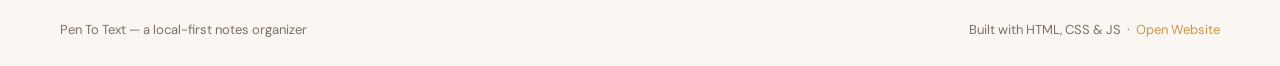
==== commit 7ff4b455: "Add files via upload" ====
--- a/index.html
+++ b/index.html
@@ -547,7 +547,7 @@
       <li><a href="#tutorial">Tutorial</a></li>
       <li><a href="#shortcuts">Shortcuts</a></li>
       <li><a href="games.html">🎮 Play Zone</a></li>
-      <li><a href="note.html" class="nav-cta">Open App →</a></li>
+      <li><a href="note.html" class="nav-cta">Open Notes →</a></li>
     </ul>
   </nav>
 
@@ -584,7 +584,7 @@
         Find it.
       </h1>
       <p class="hero-sub">
-        Pen To Text is a beautiful, fully local notes app. Organize with categories,
+        Pen To Text is a beautiful, fully local notes website. Organize with categories,
         search instantly, capture ideas with your voice — all stored right in your browser.
       </p>
       <div class="hero-actions">
@@ -615,7 +615,7 @@
       <div class="feature-card reveal">
         <span class="feature-icon">📌</span>
         <h3>Pin Important Notes</h3>
-        <p>Pin your most critical notes to the top of the grid so they're always the first thing you see when you open the app.</p>
+        <p>Pin your most critical notes to the top of the grid so they're always the first thing you see when you open the website.</p>
       </div>
       <div class="feature-card reveal">
         <span class="feature-icon">🗄️</span>
@@ -738,7 +738,7 @@
   <!-- FOOTER -->
   <footer>
     <span>Pen To Text — a local-first notes organizer</span>
-    <span>Built with HTML, CSS &amp; JS &nbsp;·&nbsp; <a href="note.html">Open App</a></span>
+    <span>Built with HTML, CSS &amp; JS &nbsp;·&nbsp; <a href="note.html">Open Website</a></span>
   </footer>
 
   <script>
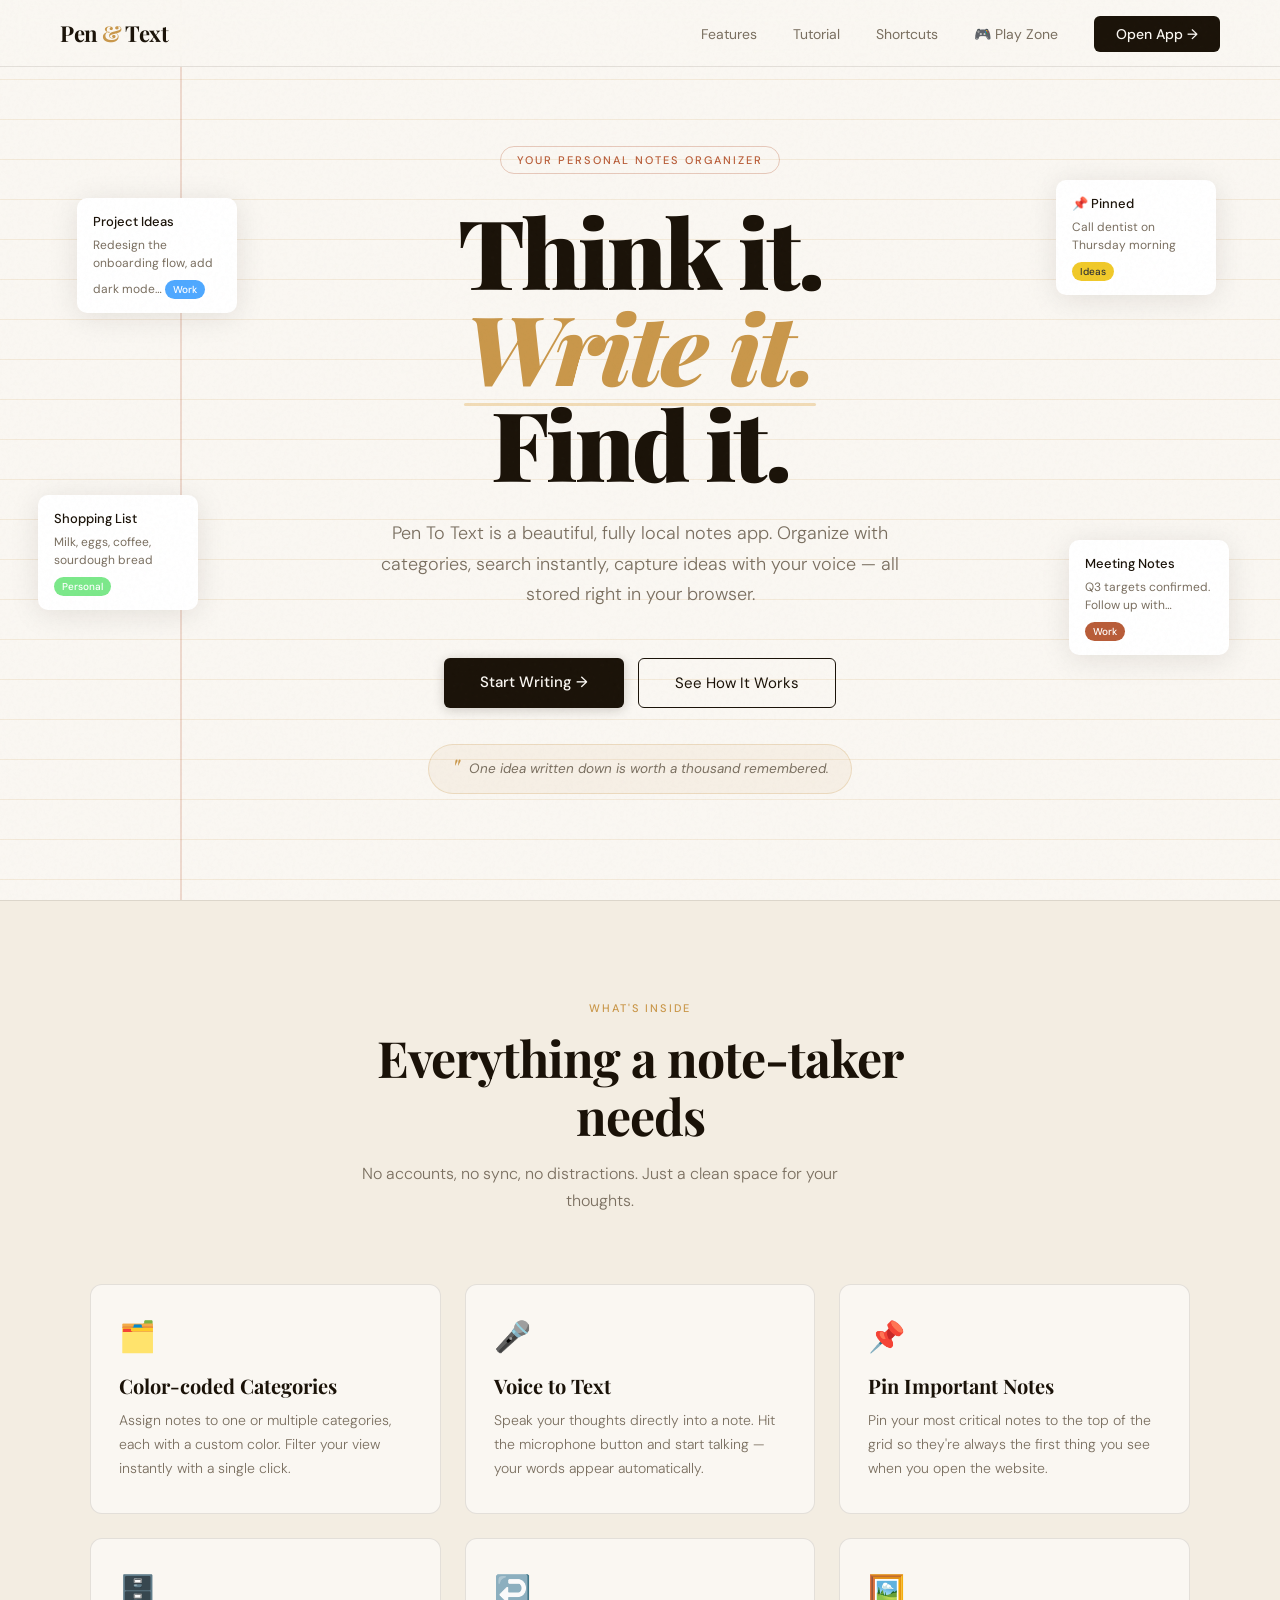
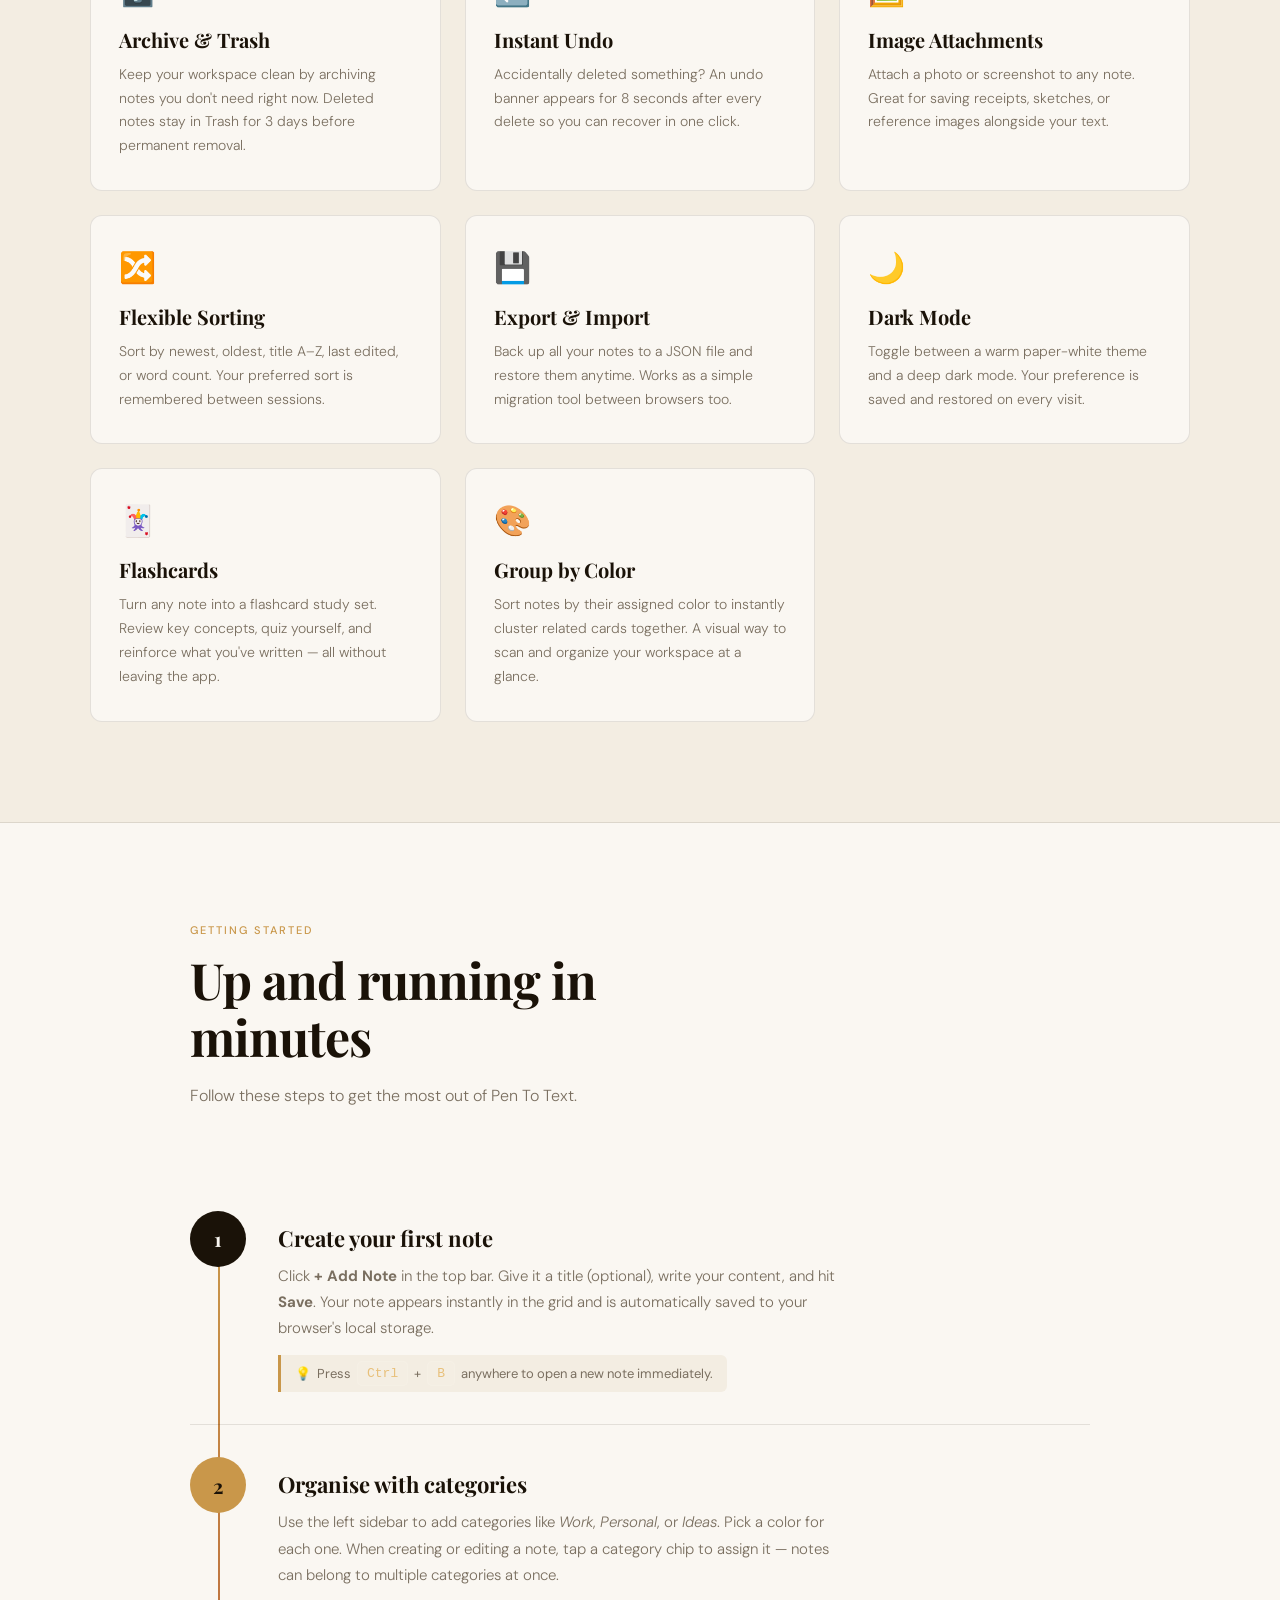
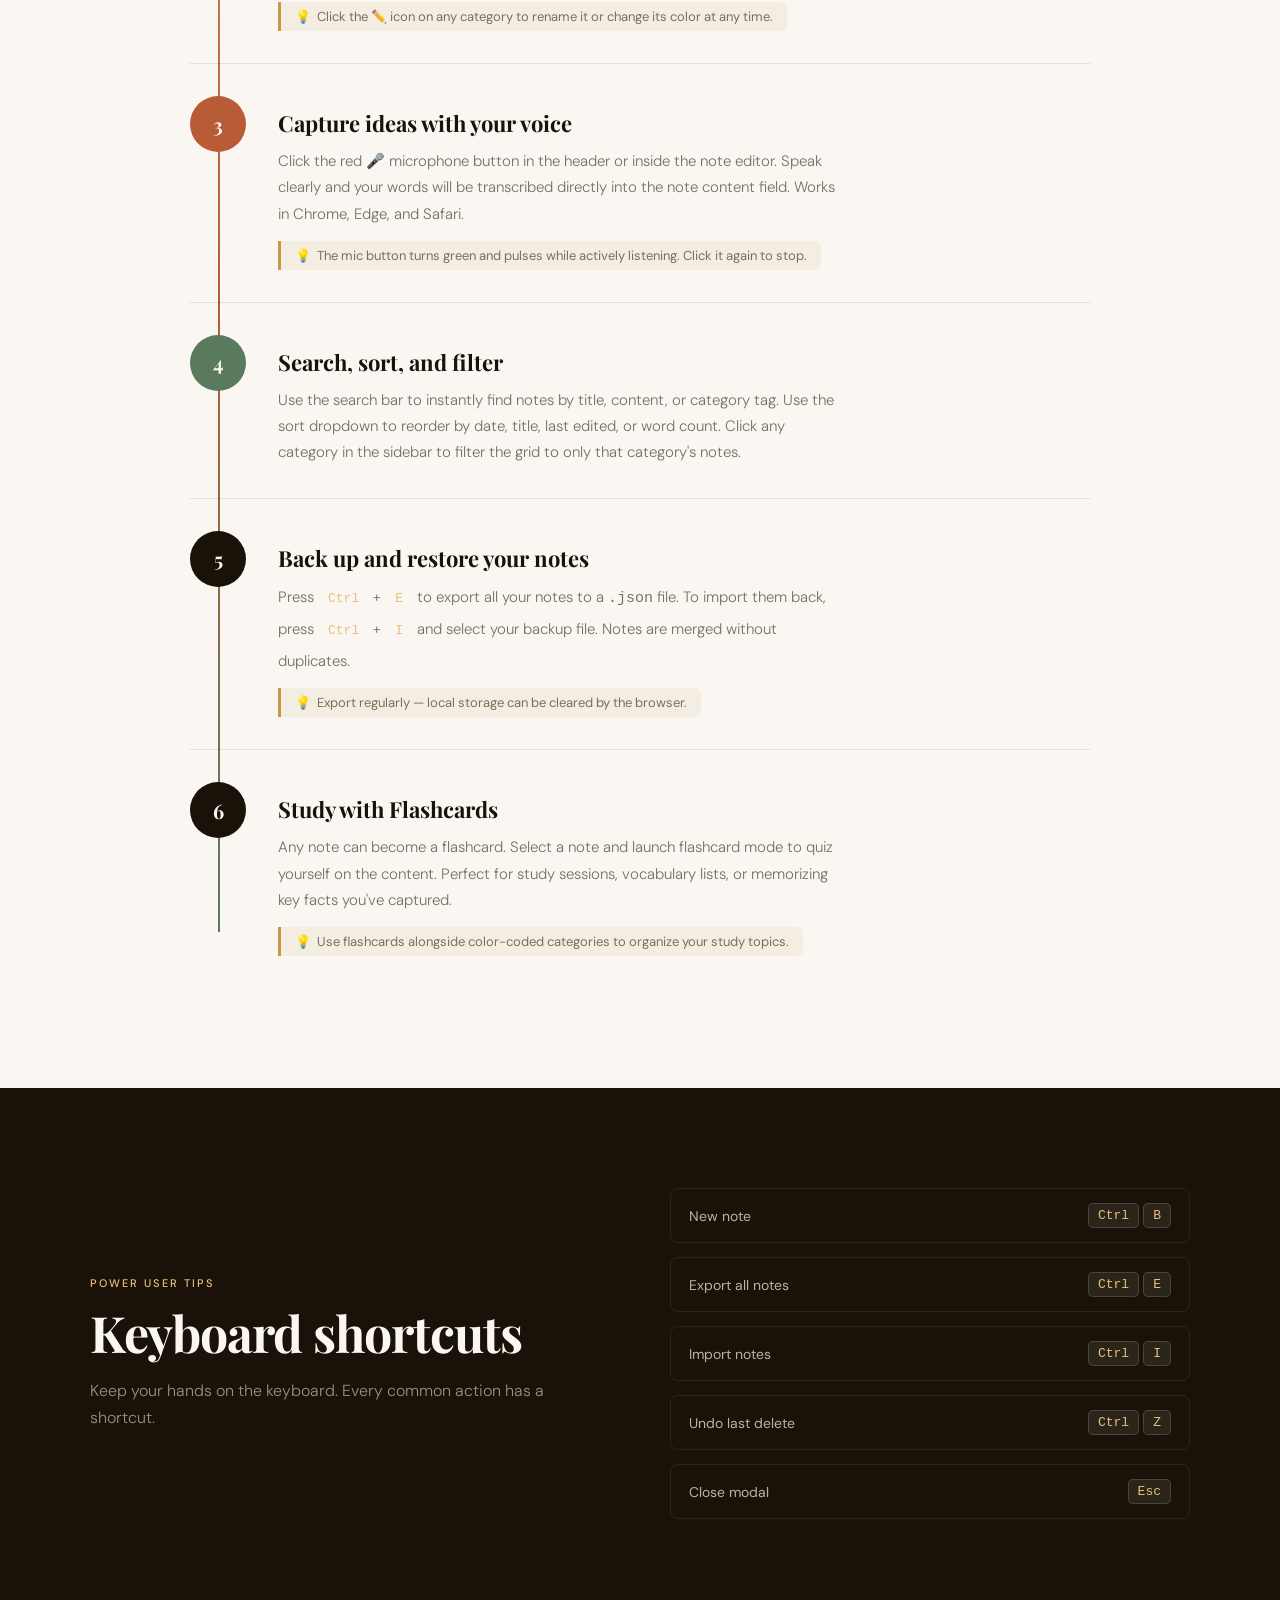
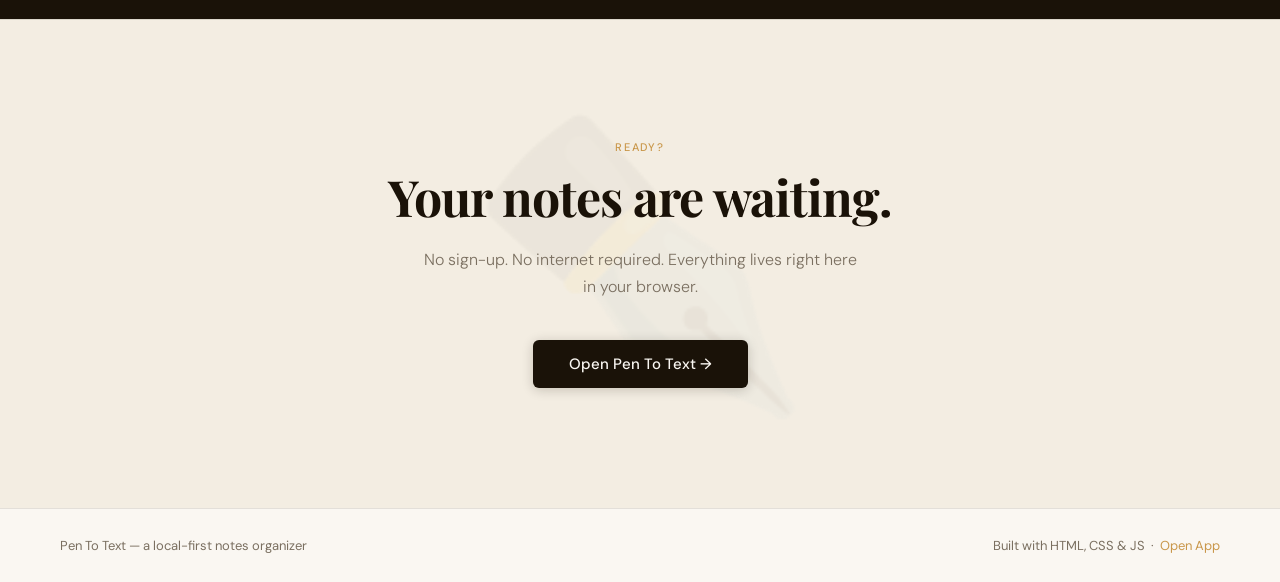
==== commit 4a809b51: "Add files via upload" ====
--- a/index.html
+++ b/index.html
@@ -350,6 +350,37 @@
 
     .feature-card p { font-size: 14px; font-weight: 300; color: var(--muted); line-height: 1.7; }
 
+    /* INSPIRATIONAL QUOTE — homepage hero */
+    .hero-quote-wrap {
+      margin-top: 36px;
+      animation: fadeUp 0.6s 0.4s ease both;
+    }
+
+    .hero-quote {
+      display: inline-flex;
+      align-items: center;
+      gap: 10px;
+      background: rgba(201,151,74,0.08);
+      border: 1px solid rgba(201,151,74,0.25);
+      border-radius: 99px;
+      padding: 10px 22px;
+      font-size: 13.5px;
+      font-style: italic;
+      color: var(--muted);
+      max-width: 540px;
+      transition: opacity 0.5s ease;
+    }
+
+    .hero-quote-mark {
+      font-family: 'Playfair Display', serif;
+      font-size: 28px;
+      color: var(--gold);
+      line-height: 1;
+      flex-shrink: 0;
+    }
+
+    .hero-quote.fading { opacity: 0; }
+
     /* TUTORIAL */
     .tutorial-header { max-width: 560px; margin-bottom: 70px; }
 
@@ -547,7 +578,7 @@
       <li><a href="#tutorial">Tutorial</a></li>
       <li><a href="#shortcuts">Shortcuts</a></li>
       <li><a href="games.html">🎮 Play Zone</a></li>
-      <li><a href="note.html" class="nav-cta">Open Notes →</a></li>
+      <li><a href="note.html" class="nav-cta">Open App →</a></li>
     </ul>
   </nav>
 
@@ -584,12 +615,18 @@
         Find it.
       </h1>
       <p class="hero-sub">
-        Pen To Text is a beautiful, fully local notes website. Organize with categories,
+        Pen To Text is a beautiful, fully local notes app. Organize with categories,
         search instantly, capture ideas with your voice — all stored right in your browser.
       </p>
       <div class="hero-actions">
         <a href="note.html" class="btn-primary">Start Writing →</a>
         <a href="#tutorial" class="btn-outline">See How It Works</a>
+      </div>
+      <div class="hero-quote-wrap">
+        <span class="hero-quote" id="heroQuote">
+          <span class="hero-quote-mark">"</span>
+          <span id="heroQuoteText">The secret of getting ahead is getting started.</span>
+        </span>
       </div>
     </div>
   </section>
@@ -646,6 +683,16 @@
         <span class="feature-icon">🌙</span>
         <h3>Dark Mode</h3>
         <p>Toggle between a warm paper-white theme and a deep dark mode. Your preference is saved and restored on every visit.</p>
+      </div>
+      <div class="feature-card reveal">
+        <span class="feature-icon">🃏</span>
+        <h3>Flashcards</h3>
+        <p>Turn any note into a flashcard study set. Review key concepts, quiz yourself, and reinforce what you've written — all without leaving the app.</p>
+      </div>
+      <div class="feature-card reveal">
+        <span class="feature-icon">🎨</span>
+        <h3>Group by Color</h3>
+        <p>Sort notes by their assigned color to instantly cluster related cards together. A visual way to scan and organize your workspace at a glance.</p>
       </div>
     </div>
   </section>
@@ -703,6 +750,15 @@
             <span class="step-tip">Export regularly — local storage can be cleared by the browser.</span>
           </div>
         </div>
+
+        <div class="step">
+          <div class="step-number">6</div>
+          <div class="step-body">
+            <h3>Study with Flashcards</h3>
+            <p>Any note can become a flashcard. Select a note and launch flashcard mode to quiz yourself on the content. Perfect for study sessions, vocabulary lists, or memorizing key facts you've captured.</p>
+            <span class="step-tip">Use flashcards alongside color-coded categories to organize your study topics.</span>
+          </div>
+        </div>
       </div>
     </div>
   </section>
@@ -738,15 +794,59 @@
   <!-- FOOTER -->
   <footer>
     <span>Pen To Text — a local-first notes organizer</span>
-    <span>Built with HTML, CSS &amp; JS &nbsp;·&nbsp; <a href="note.html">Open Website</a></span>
+    <span>Built with HTML, CSS &amp; JS &nbsp;·&nbsp; <a href="note.html">Open App</a></span>
   </footer>
 
   <script>
+    /* Scroll reveal */
     const observer = new IntersectionObserver(
       entries => entries.forEach(e => { if (e.isIntersecting) e.target.classList.add('visible'); }),
       { threshold: 0.15 }
     );
     document.querySelectorAll('.reveal, .step').forEach(el => observer.observe(el));
+
+    /* Inspirational quote rotator */
+    const QUOTES = [
+      "The secret of getting ahead is getting started.",
+      "A small note today is a big idea tomorrow.",
+      "Write it down. Your future self will thank you.",
+      "Ideas are worthless until you capture them.",
+      "Organization is not about perfection — it's about efficiency.",
+      "The palest ink is better than the best memory.",
+      "You don't have to be great to start, but you have to start to be great.",
+      "Every expert was once a beginner who kept notes.",
+      "Clarity comes from writing, not just thinking.",
+      "Your brain is for having ideas, not storing them.",
+      "One idea written down is worth a thousand remembered.",
+      "Progress is made one note at a time.",
+      "Capture everything. You'll know what matters later.",
+      "Good notes today make great decisions tomorrow.",
+      "The more you write, the clearer your thinking becomes.",
+      "Don't just dream it — write it, plan it, do it.",
+      "Knowledge grows when it's written down and revisited.",
+      "Every great journey begins with a single written step.",
+      "Words on paper outlive the thoughts in your head.",
+      "Keep a notebook. Travel with it. Create in it. Share it.",
+    ];
+
+    let quoteIndex = Math.floor(Math.random() * QUOTES.length);
+    const quoteEl = document.getElementById('heroQuoteText');
+    const quoteWrap = document.getElementById('heroQuote');
+
+    function rotateQuote() {
+      quoteWrap.classList.add('fading');
+      setTimeout(() => {
+        quoteIndex = (quoteIndex + 1) % QUOTES.length;
+        quoteEl.textContent = QUOTES[quoteIndex];
+        quoteWrap.classList.remove('fading');
+      }, 500);
+    }
+
+    // Set initial quote
+    if (quoteEl) quoteEl.textContent = QUOTES[quoteIndex];
+
+    // Rotate every 6 seconds
+    setInterval(rotateQuote, 6000);
   </script>
 
 </body>
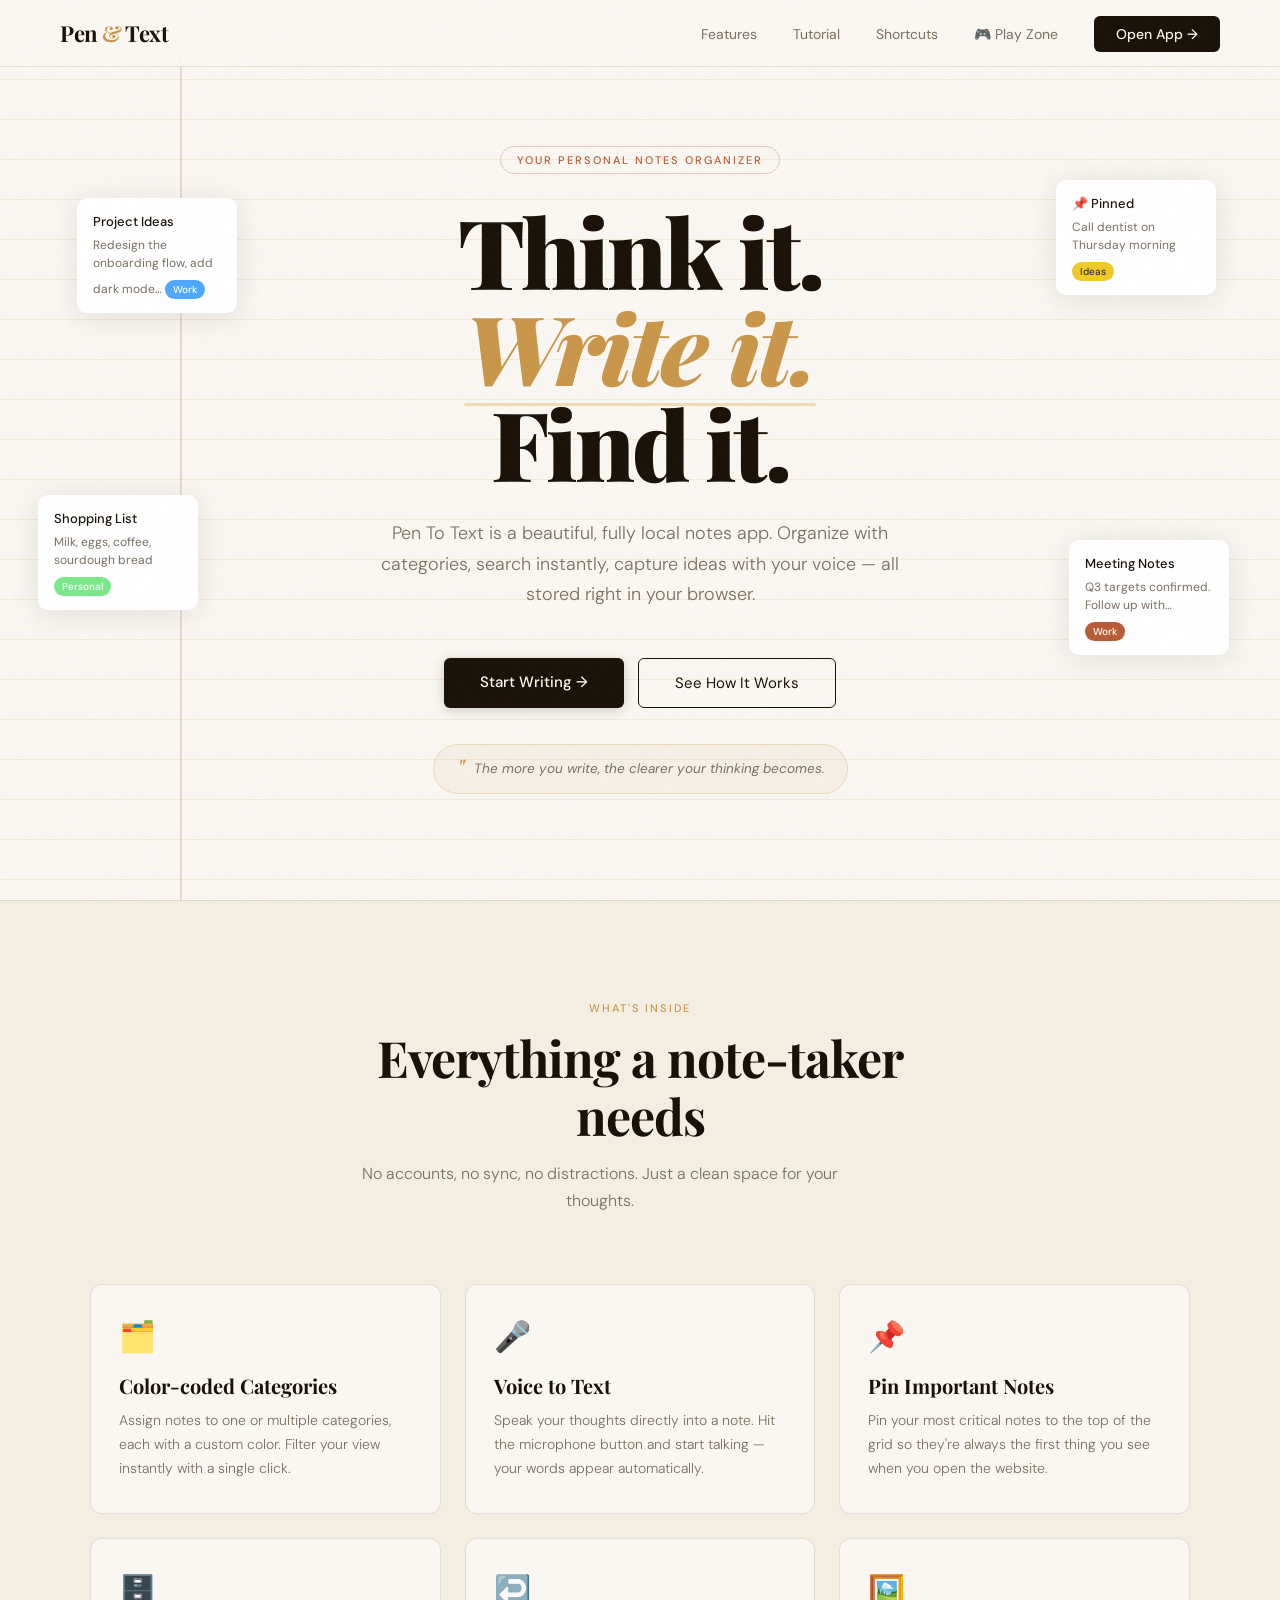
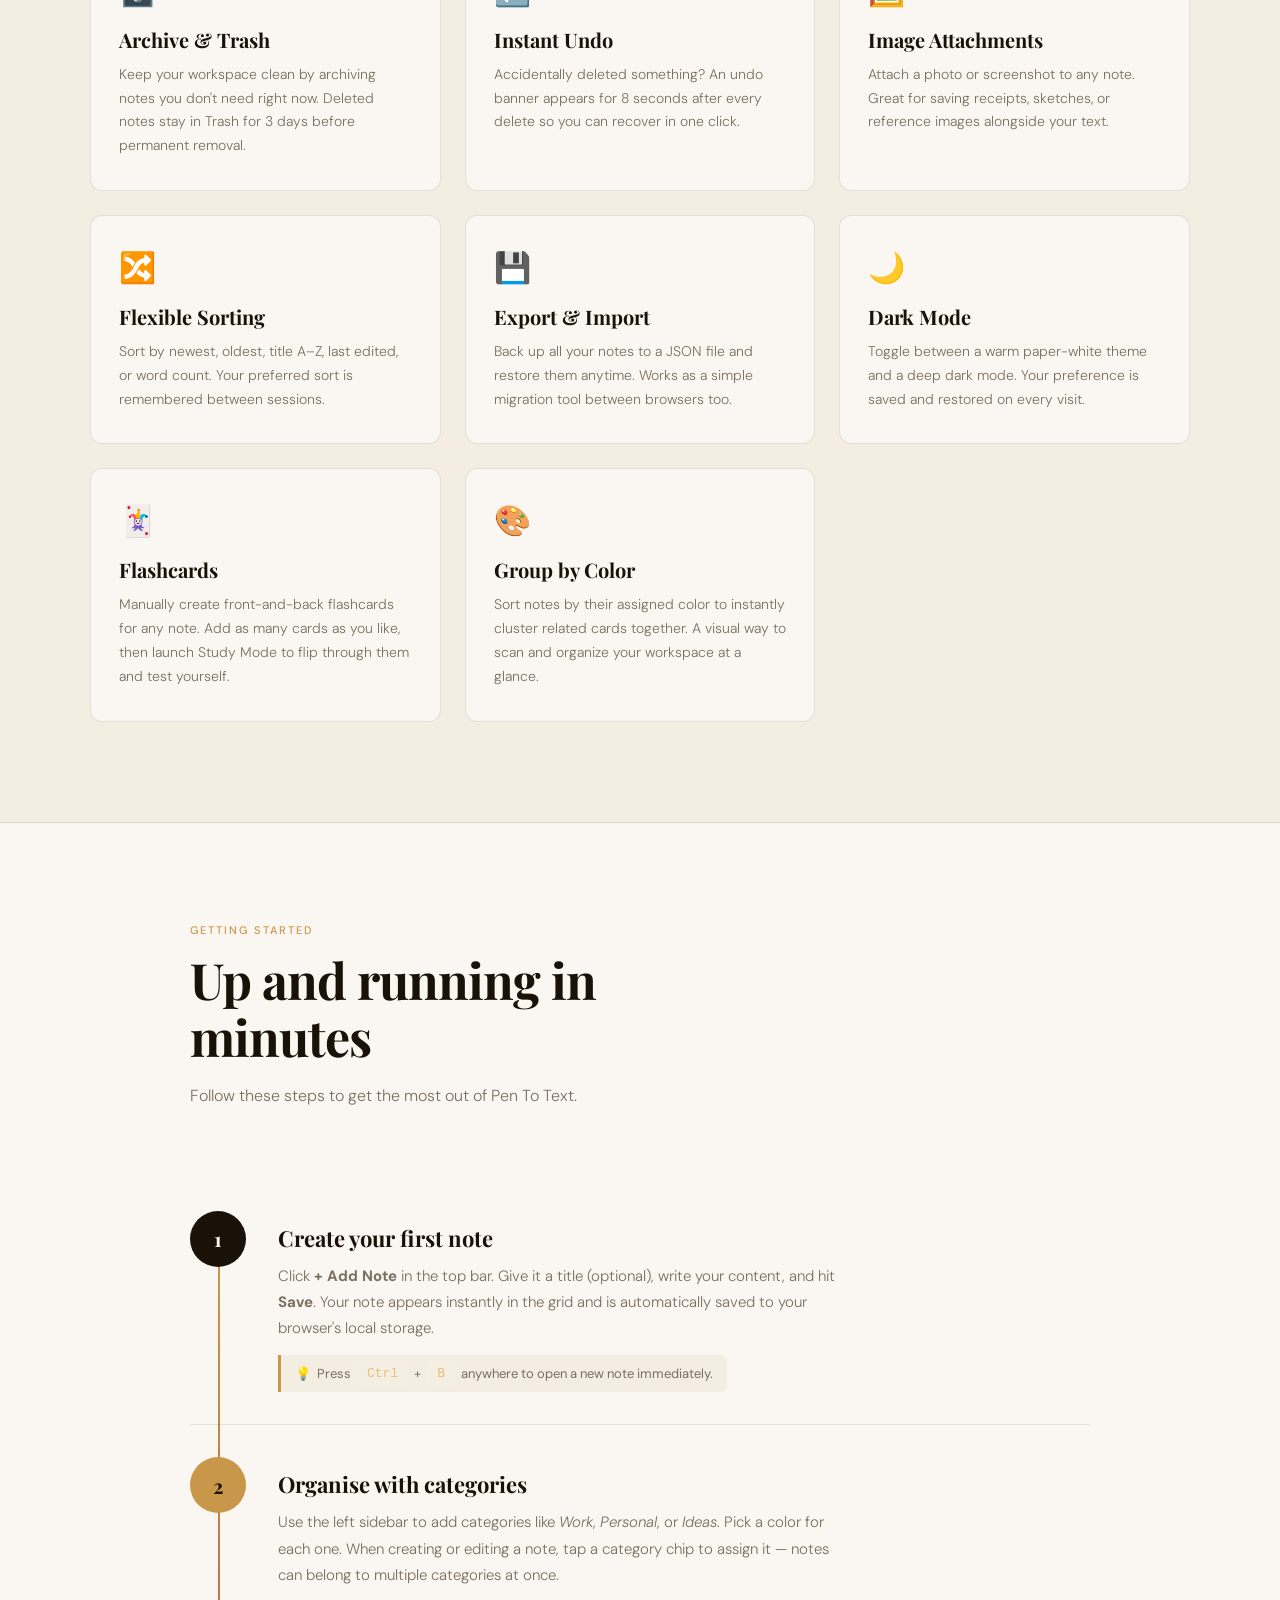
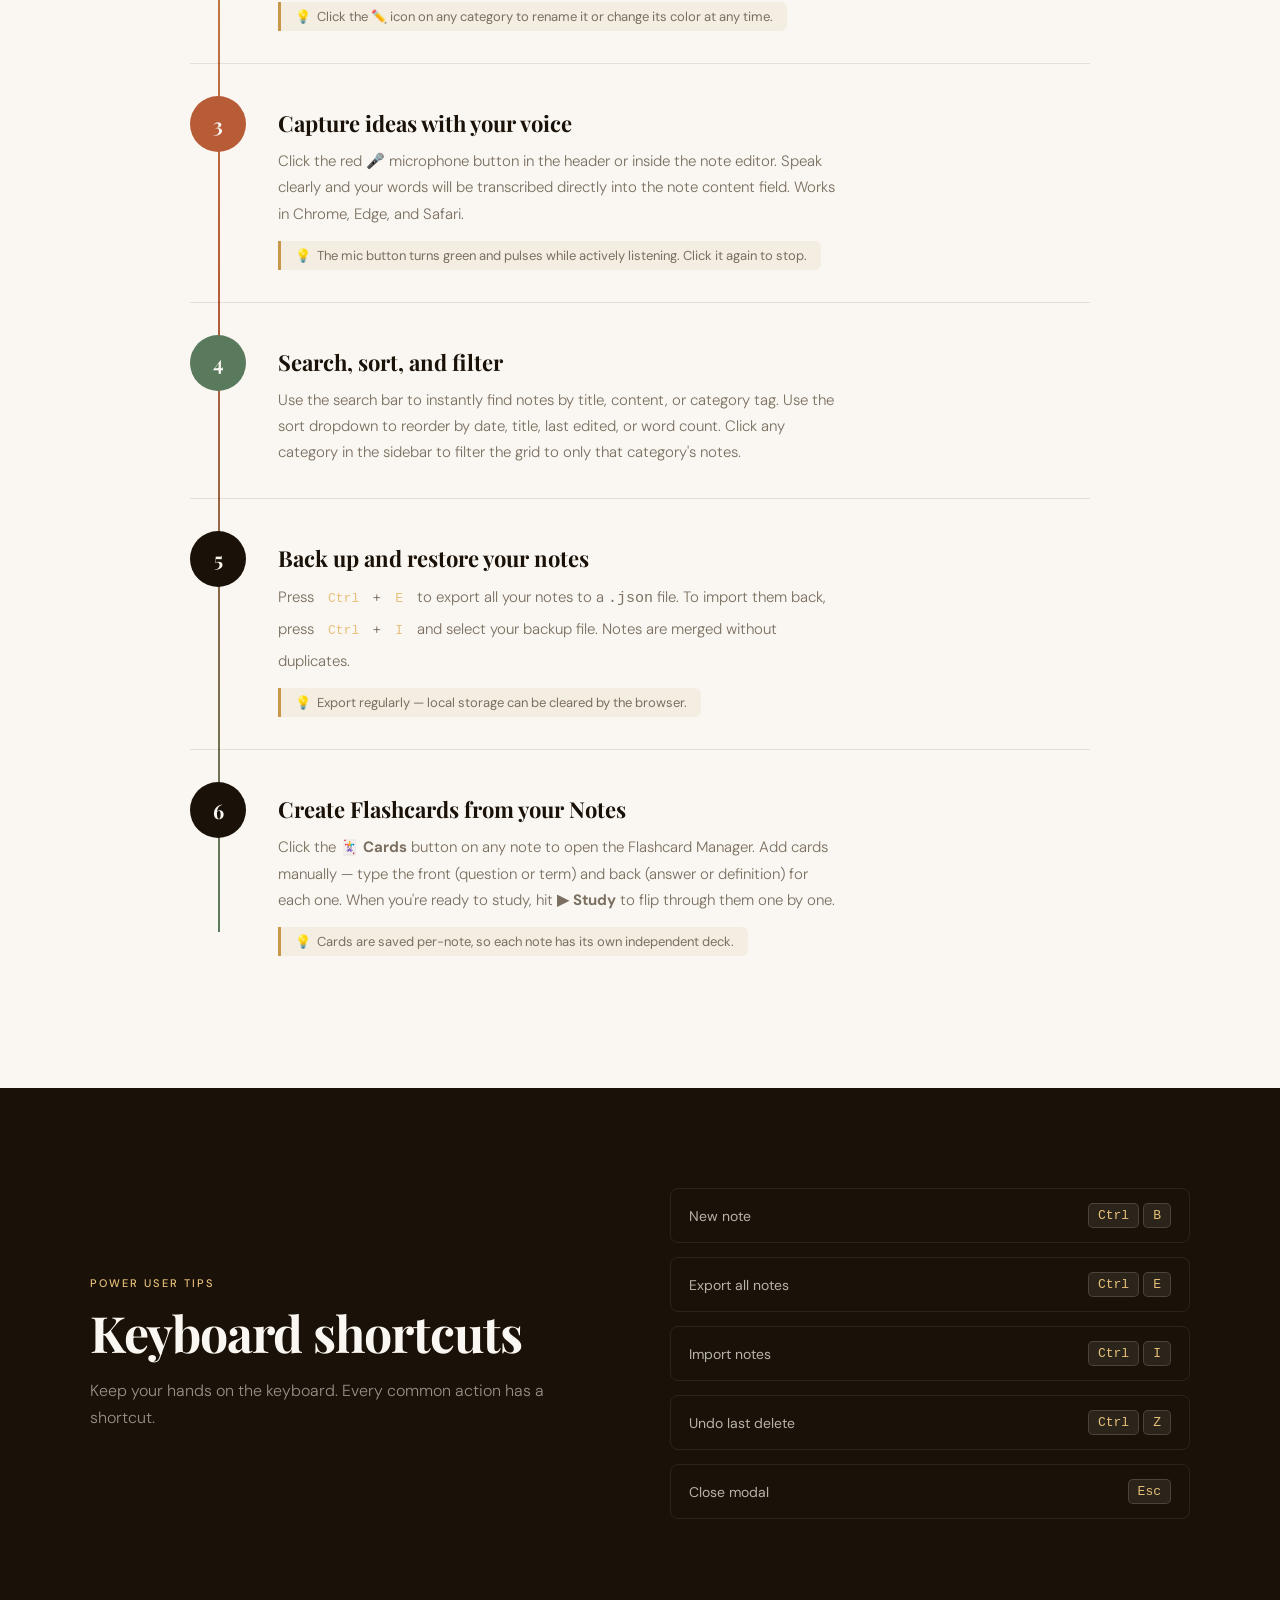
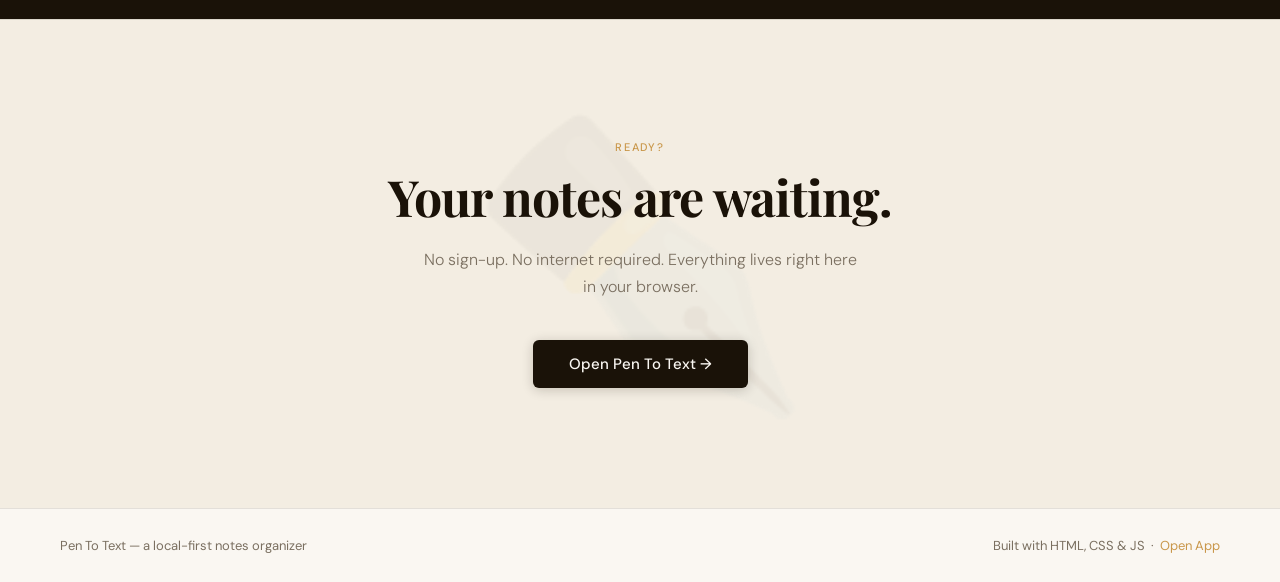
==== commit d32d0acd: "Add files via upload" ====
--- a/index.html
+++ b/index.html
@@ -687,7 +687,7 @@
       <div class="feature-card reveal">
         <span class="feature-icon">🃏</span>
         <h3>Flashcards</h3>
-        <p>Turn any note into a flashcard study set. Review key concepts, quiz yourself, and reinforce what you've written — all without leaving the app.</p>
+        <p>Manually create front-and-back flashcards for any note. Add as many cards as you like, then launch Study Mode to flip through them and test yourself.</p>
       </div>
       <div class="feature-card reveal">
         <span class="feature-icon">🎨</span>
@@ -754,9 +754,9 @@
         <div class="step">
           <div class="step-number">6</div>
           <div class="step-body">
-            <h3>Study with Flashcards</h3>
-            <p>Any note can become a flashcard. Select a note and launch flashcard mode to quiz yourself on the content. Perfect for study sessions, vocabulary lists, or memorizing key facts you've captured.</p>
-            <span class="step-tip">Use flashcards alongside color-coded categories to organize your study topics.</span>
+            <h3>Create Flashcards from your Notes</h3>
+            <p>Click the <strong>🃏 Cards</strong> button on any note to open the Flashcard Manager. Add cards manually — type the front (question or term) and back (answer or definition) for each one. When you're ready to study, hit <strong>▶ Study</strong> to flip through them one by one.</p>
+            <span class="step-tip">Cards are saved per-note, so each note has its own independent deck.</span>
           </div>
         </div>
       </div>
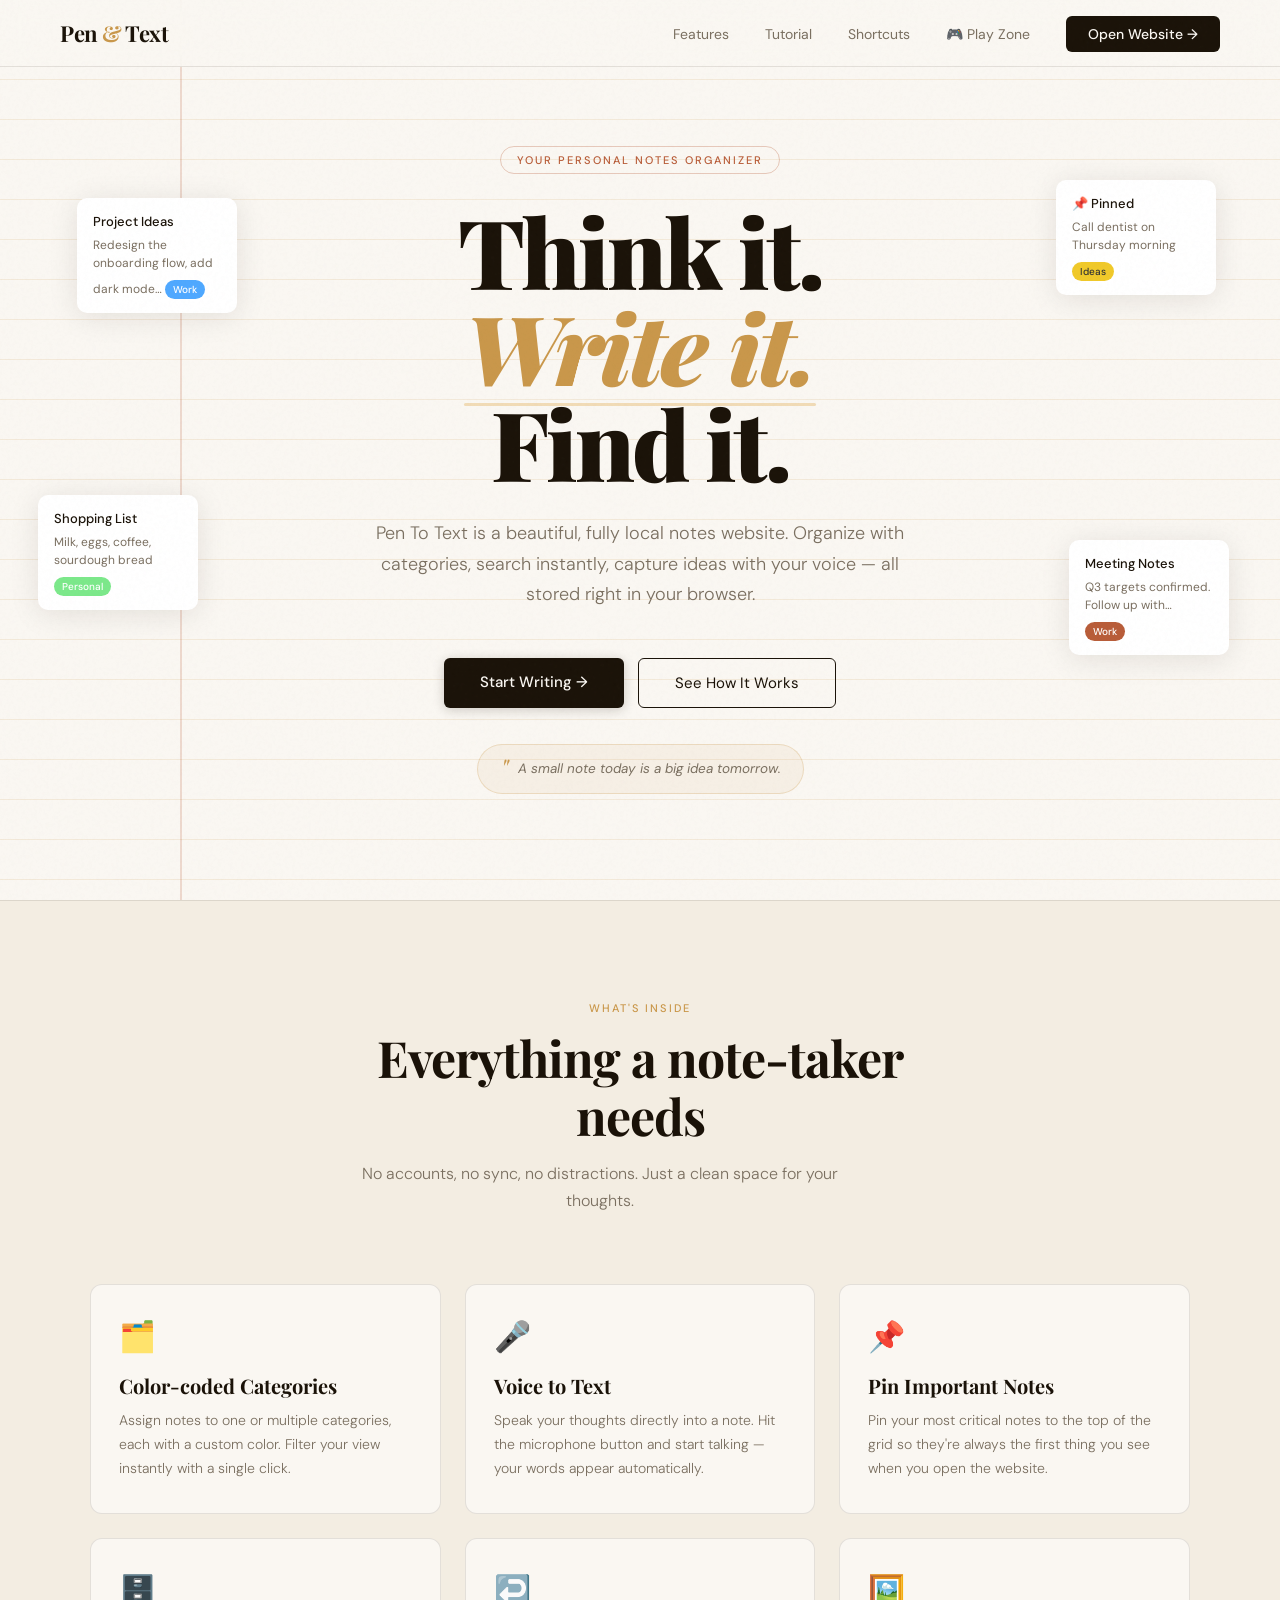
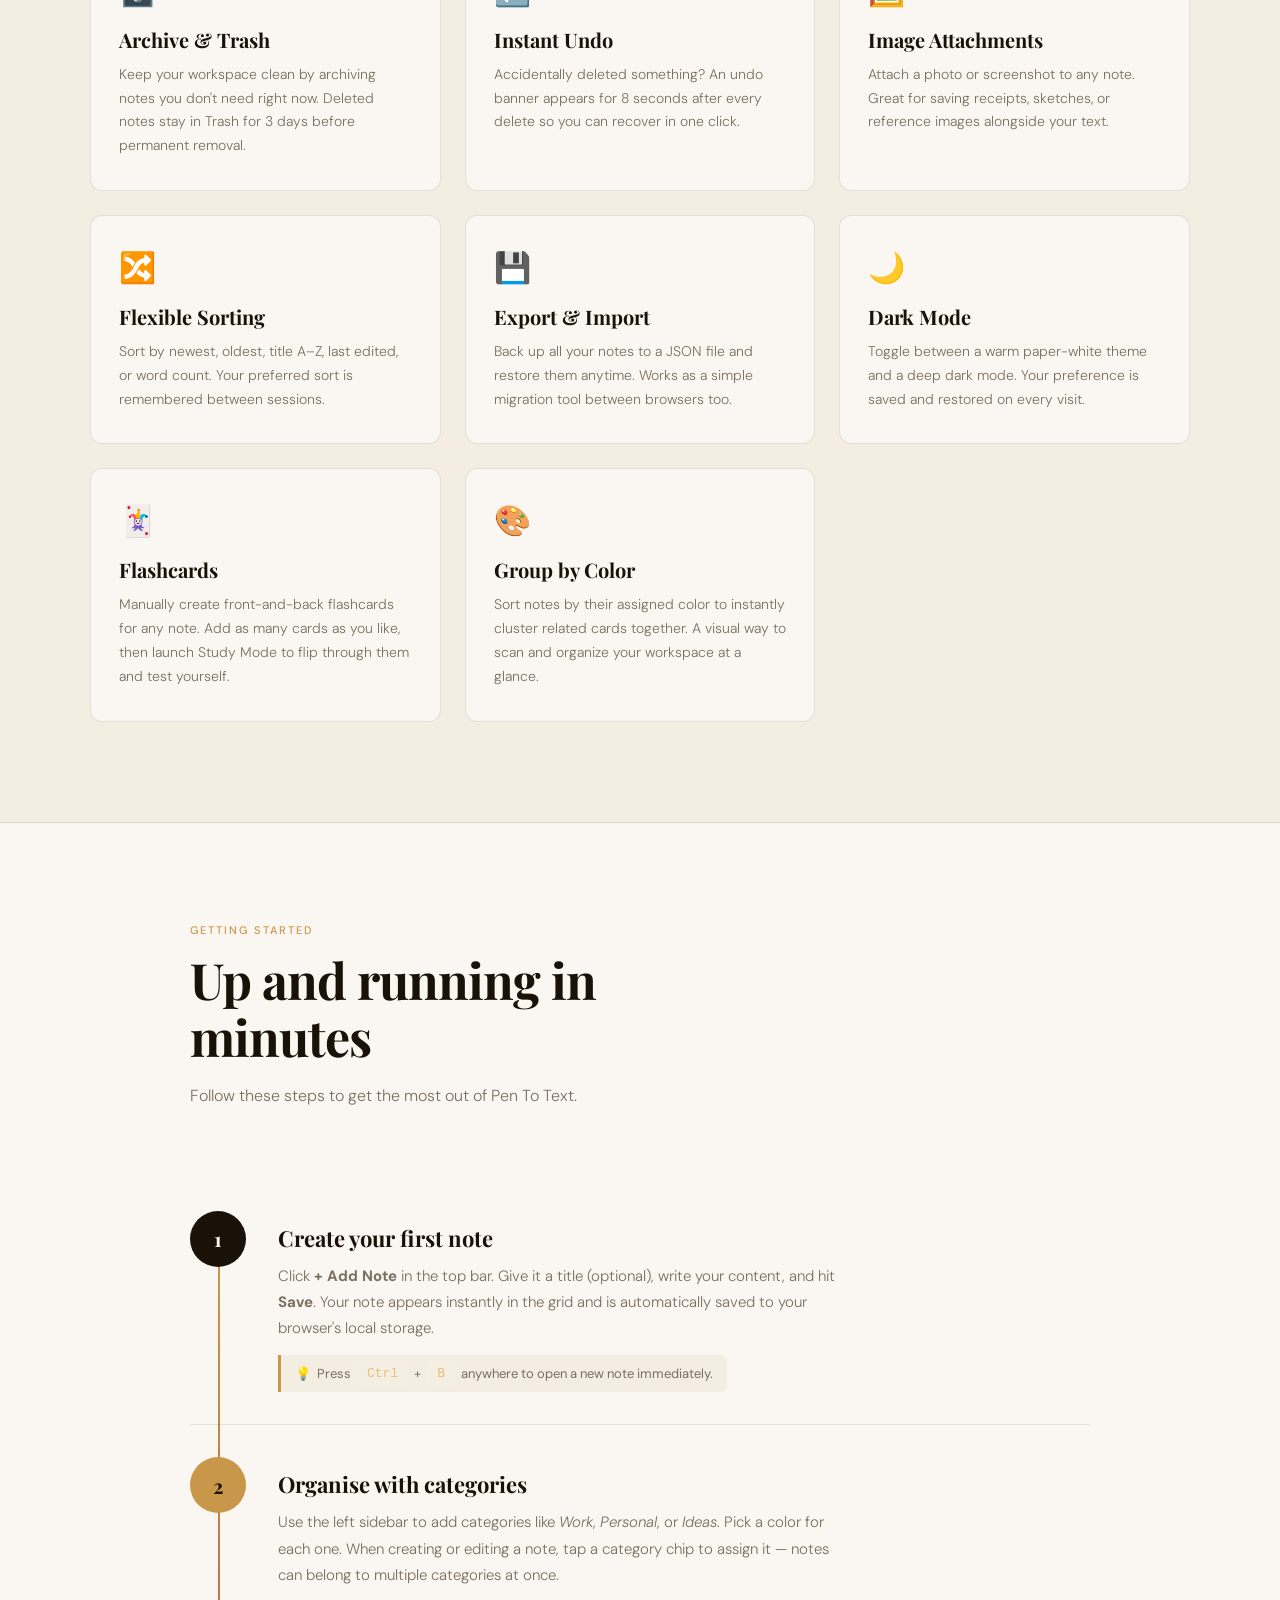
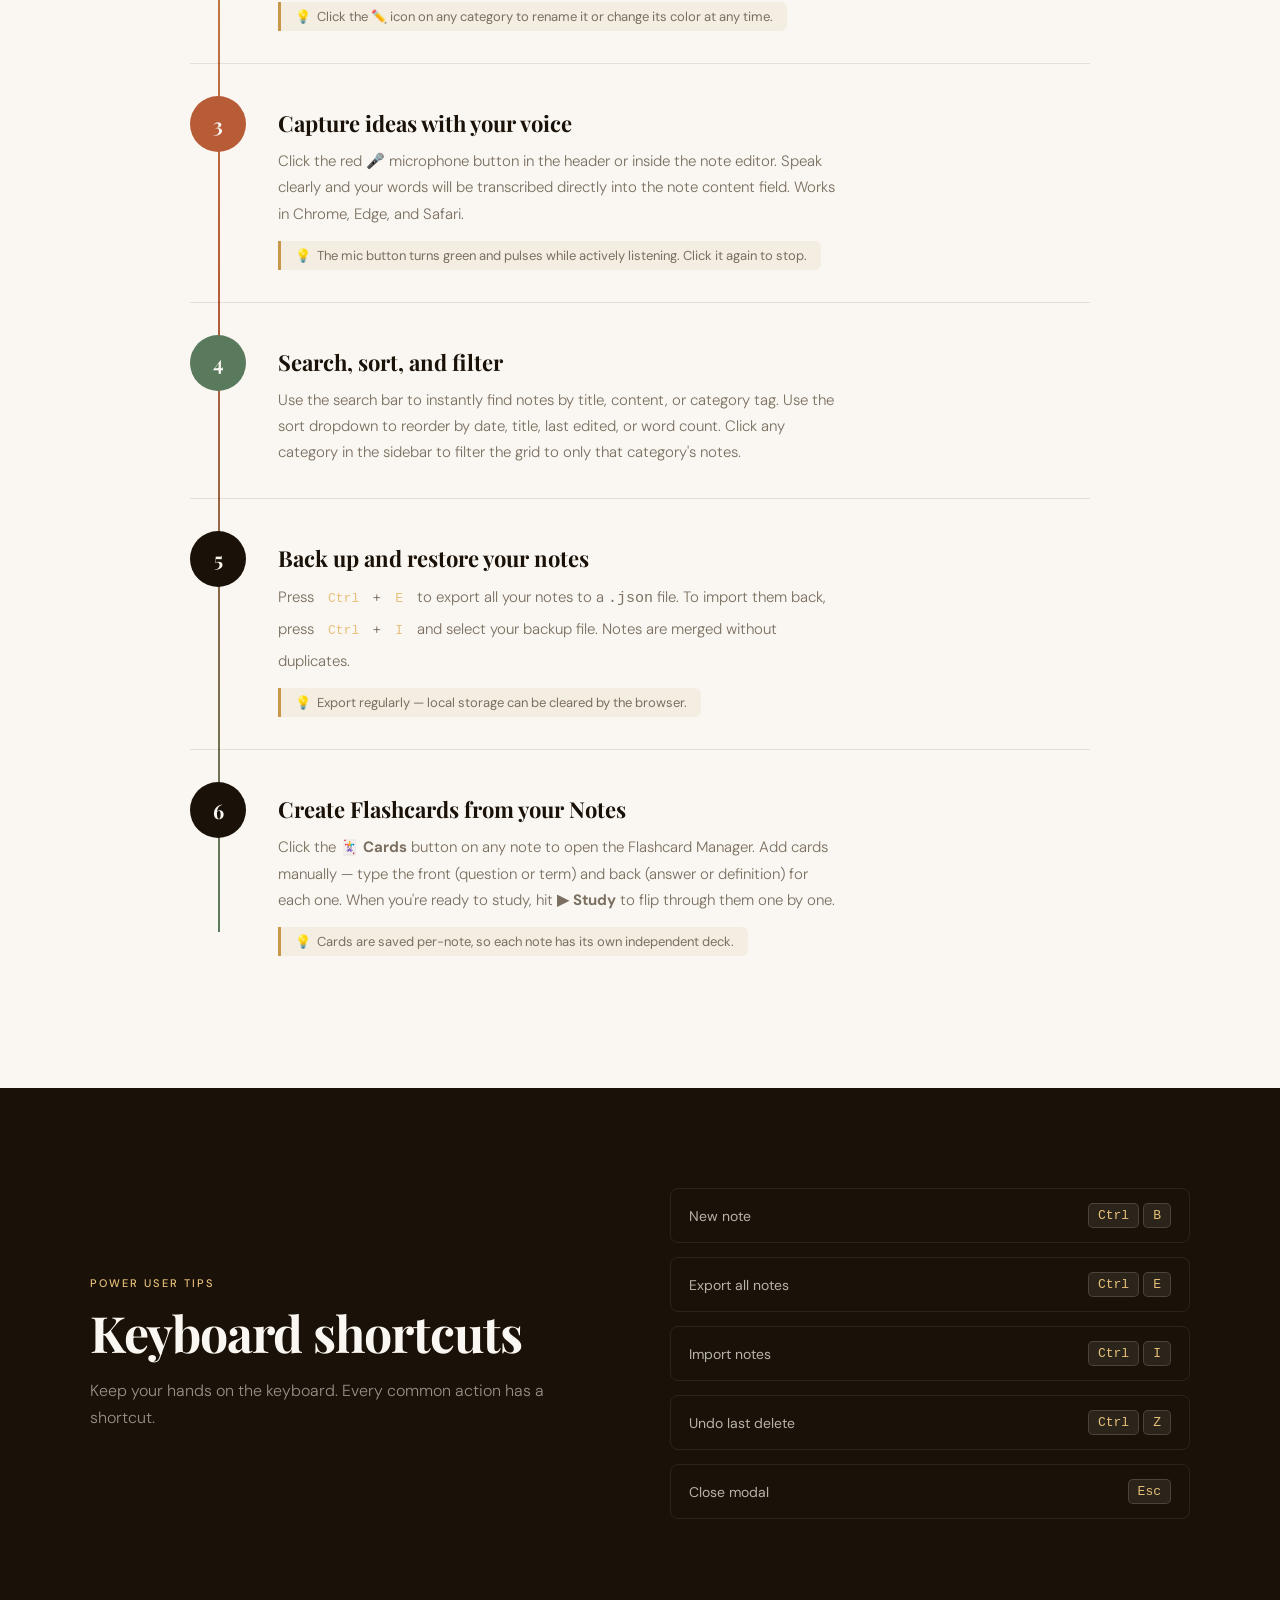
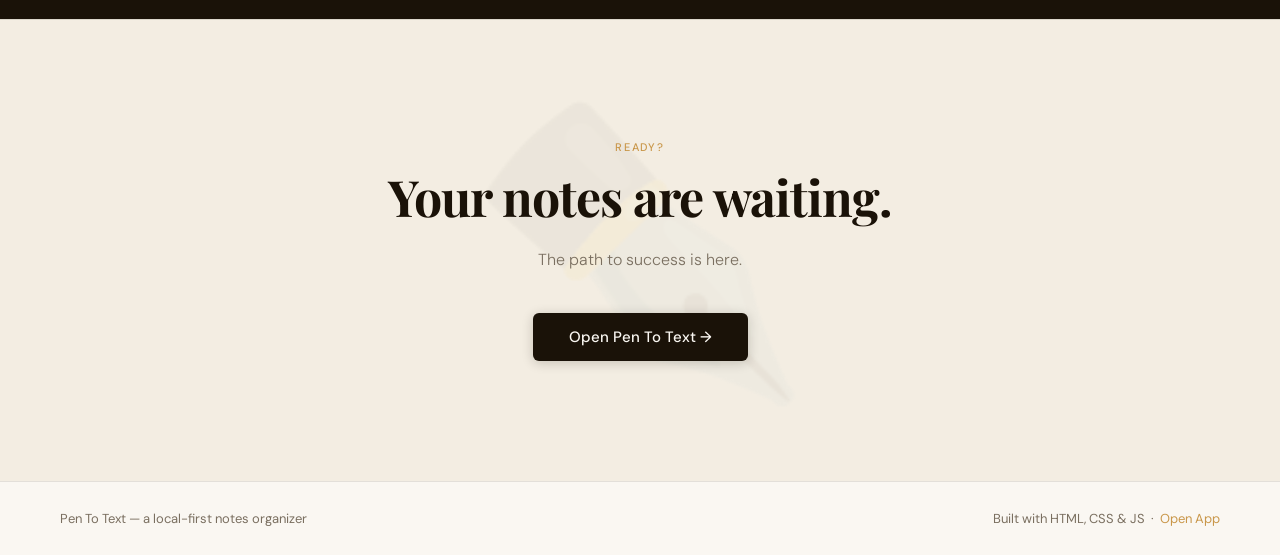
==== commit d173bfd5: "Add files via upload" ====
--- a/index.html
+++ b/index.html
@@ -562,9 +562,108 @@
       footer { flex-direction: column; gap: 10px; text-align: center; }
     }
 
-    @media (max-width: 600px) {
-      .nav-links li:not(:last-child) { display: none; }
-      .hero-title { font-size: 42px; }
+    /* Mobile hamburger menu */
+    #navHamburger {
+      display: none;
+      background: none;
+      border: 1.5px solid var(--line);
+      border-radius: 8px;
+      width: 40px; height: 40px;
+      cursor: pointer;
+      flex-direction: column;
+      align-items: center;
+      justify-content: center;
+      gap: 5px;
+      padding: 0;
+    }
+    #navHamburger span {
+      display: block;
+      width: 20px; height: 2px;
+      background: var(--ink);
+      border-radius: 2px;
+      transition: all 0.25s;
+    }
+    #navMobileMenu {
+      display: none;
+      position: fixed;
+      top: 0; left: 0; right: 0; bottom: 0;
+      background: var(--paper);
+      z-index: 200;
+      flex-direction: column;
+      align-items: center;
+      justify-content: center;
+      gap: 28px;
+    }
+    #navMobileMenu.open { display: flex; }
+    #navMobileMenu a {
+      font-family: 'Playfair Display', serif;
+      font-size: 28px;
+      font-weight: 700;
+      color: var(--ink);
+      text-decoration: none;
+      transition: color 0.2s;
+    }
+    #navMobileMenu a:hover { color: var(--gold); }
+    #navMobileMenu .close-menu {
+      position: absolute;
+      top: 20px; right: 20px;
+      background: none;
+      border: none;
+      font-size: 32px;
+      cursor: pointer;
+      color: var(--muted);
+      line-height: 1;
+    }
+
+    @media (max-width: 680px) {
+      nav { padding: 14px 20px; }
+      .nav-links { display: none; }
+      #navHamburger { display: flex; }
+
+      .hero {
+        min-height: 100svh;
+        min-height: 100vh;
+        padding: 90px 20px 60px;
+      }
+      .hero-title { font-size: clamp(38px, 11vw, 60px); }
+      .hero-sub { font-size: 15px; margin-bottom: 36px; }
+      .hero-actions { gap: 10px; }
+      .hero-actions a { padding: 13px 26px; font-size: 14px; width: 100%; text-align: center; }
+      .hero-quote { font-size: 12.5px; padding: 9px 16px; border-radius: 12px; }
+
+      section { padding: 60px 20px; }
+      .features-header { margin-bottom: 40px; }
+      .features-grid {
+        grid-template-columns: 1fr;
+        gap: 16px;
+      }
+      .feature-card { padding: 24px 20px; }
+      .feature-card:hover { transform: none; }
+
+      .tutorial-header { margin-bottom: 40px; }
+      .steps::before { left: 22px; }
+      .step {
+        grid-template-columns: 44px 1fr;
+        gap: 18px;
+        padding: 24px 0;
+      }
+      .step-number { width: 44px; height: 44px; font-size: 17px; }
+      .step-body h3 { font-size: 18px; }
+      .step-body p { font-size: 14px; }
+
+      #shortcuts { padding: 60px 20px; }
+      .shortcut-list li { flex-direction: column; align-items: flex-start; gap: 8px; }
+
+      #cta { padding: 70px 20px; }
+      #cta .section-sub { margin-bottom: 28px; }
+      #cta .hero-actions a { width: auto; }
+
+      footer { padding: 24px 20px; font-size: 12px; }
+    }
+
+    @media (max-width: 400px) {
+      .hero-title { font-size: 34px; }
+      .feature-card { padding: 20px 16px; }
     }
   </style>
 </head>
@@ -578,9 +677,33 @@
       <li><a href="#tutorial">Tutorial</a></li>
       <li><a href="#shortcuts">Shortcuts</a></li>
       <li><a href="games.html">🎮 Play Zone</a></li>
-      <li><a href="note.html" class="nav-cta">Open App →</a></li>
+      <li><a href="note.html" class="nav-cta">Open Website →</a></li>
     </ul>
+    <button id="navHamburger" aria-label="Open menu">
+      <span></span><span></span><span></span>
+    </button>
   </nav>
+
+  <!-- Mobile fullscreen menu -->
+  <dialog id="navMobileMenu">
+    <button class="close-menu" id="navMenuClose" aria-label="Close menu">×</button>
+    <a href="#features"  onclick="closeMobileMenu()">Features</a>
+    <a href="#tutorial"  onclick="closeMobileMenu()">Tutorial</a>
+    <a href="#shortcuts" onclick="closeMobileMenu()">Shortcuts</a>
+    <a href="games.html">🎮 Play Zone</a>
+    <a href="note.html" style="color:var(--gold);">Open Website →</a>
+  </dialog>
+  <script>
+    function closeMobileMenu() {
+      document.getElementById('navMobileMenu').classList.remove('open');
+      document.body.style.overflow = '';
+    }
+    document.getElementById('navHamburger').addEventListener('click', () => {
+      document.getElementById('navMobileMenu').classList.add('open');
+      document.body.style.overflow = 'hidden';
+    });
+    document.getElementById('navMenuClose').addEventListener('click', closeMobileMenu);
+  </script>
 
   <!-- HERO -->
   <section class="hero">
@@ -615,7 +738,7 @@
         Find it.
       </h1>
       <p class="hero-sub">
-        Pen To Text is a beautiful, fully local notes app. Organize with categories,
+        Pen To Text is a beautiful, fully local notes website. Organize with categories,
         search instantly, capture ideas with your voice — all stored right in your browser.
       </p>
       <div class="hero-actions">
@@ -786,7 +909,7 @@
     <div class="reveal">
       <p class="section-label">Ready?</p>
       <h2 class="section-title">Your notes are waiting.</h2>
-      <p class="section-sub">No sign-up. No internet required. Everything lives right here in your browser.</p>
+      <p class="section-sub">The path to success is here.</p>
       <a href="note.html" class="btn-primary">Open Pen To Text →</a>
     </div>
   </section>
@@ -850,4 +973,6 @@
   </script>
 
 </body>
-</html>+</html>
+
+
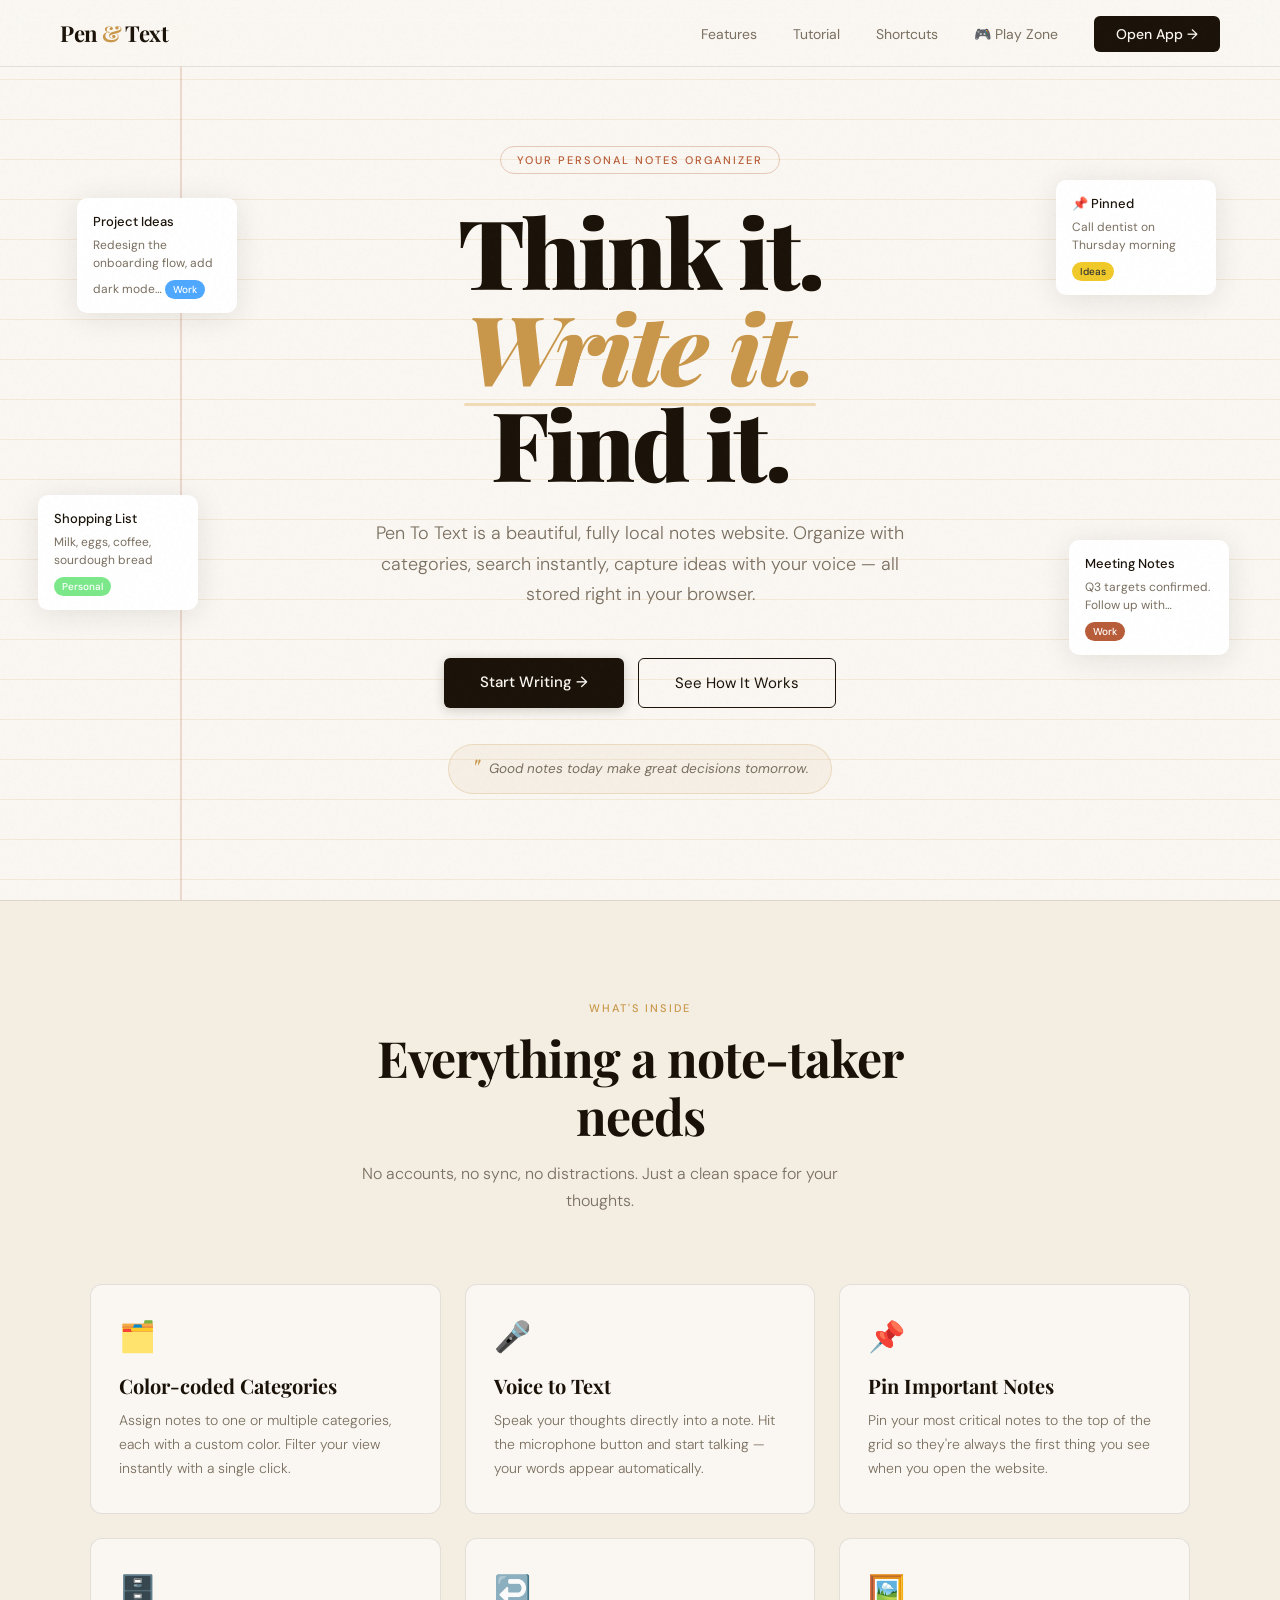
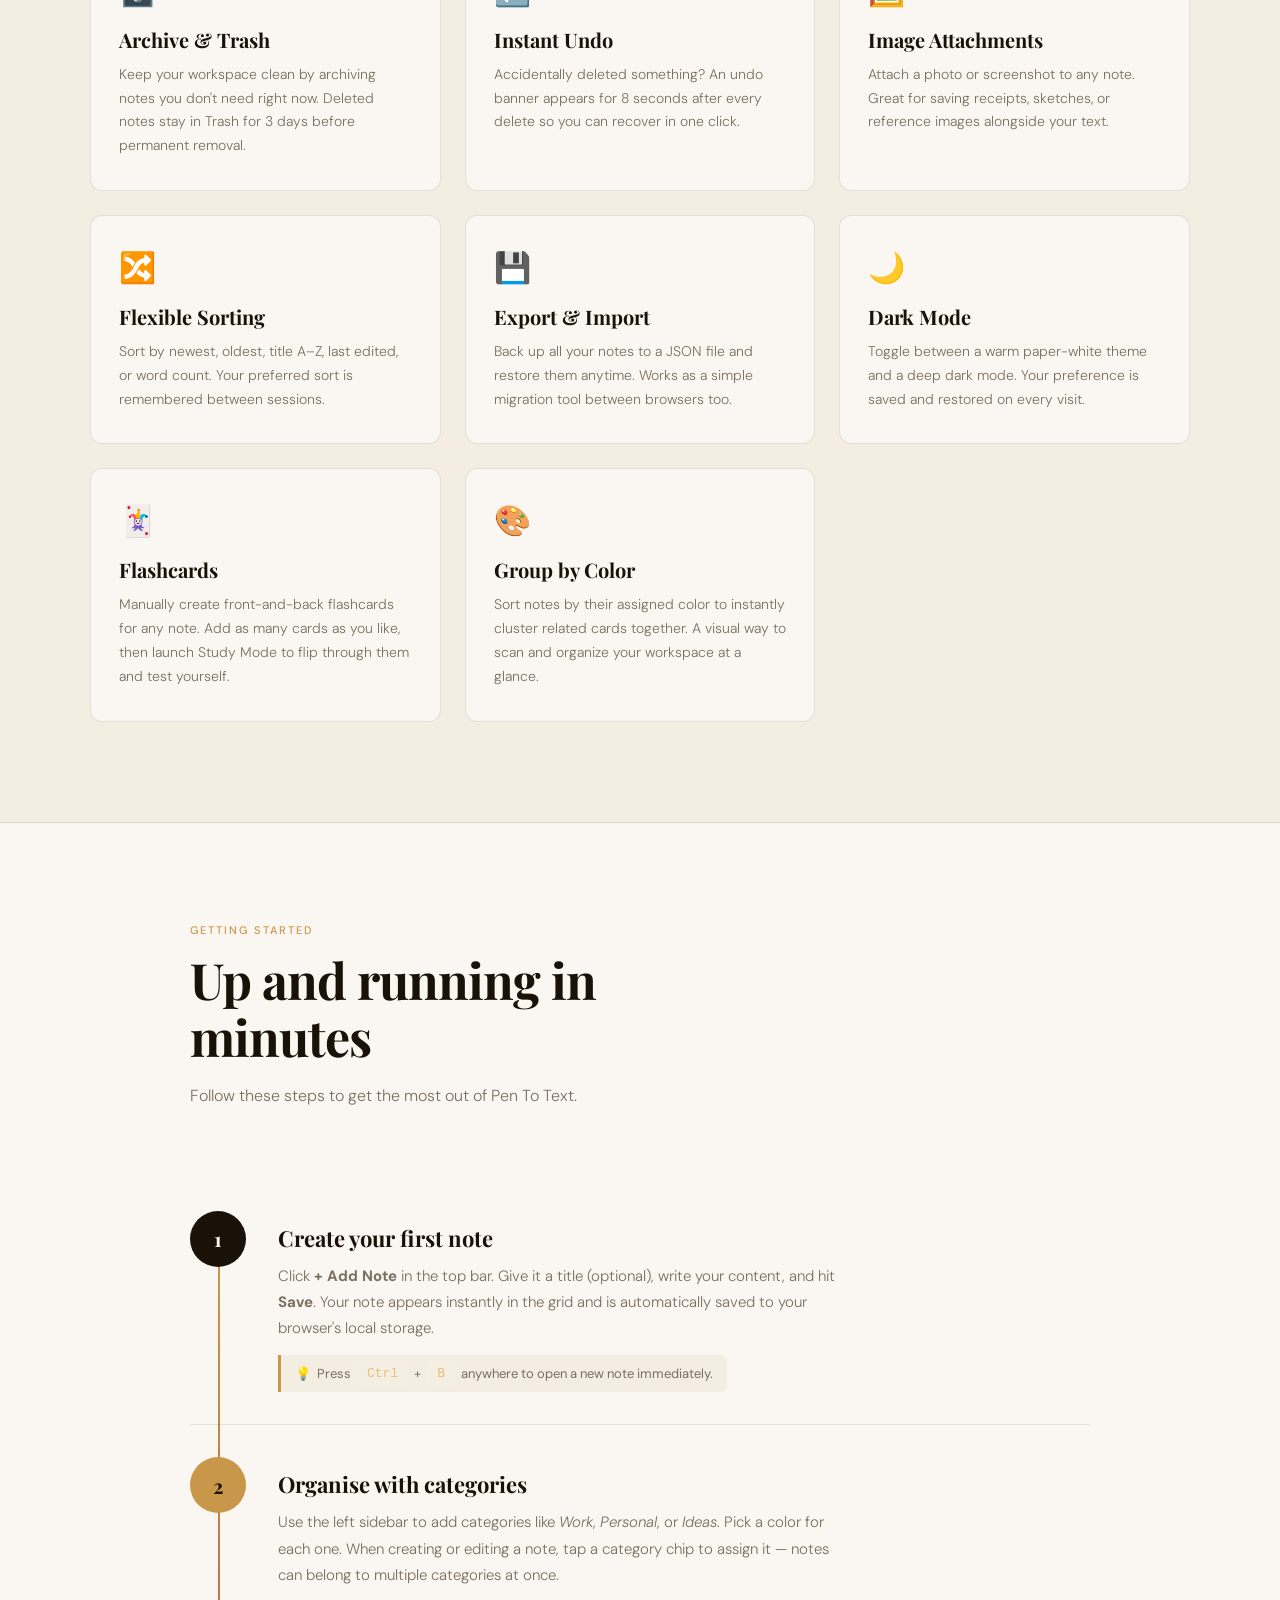
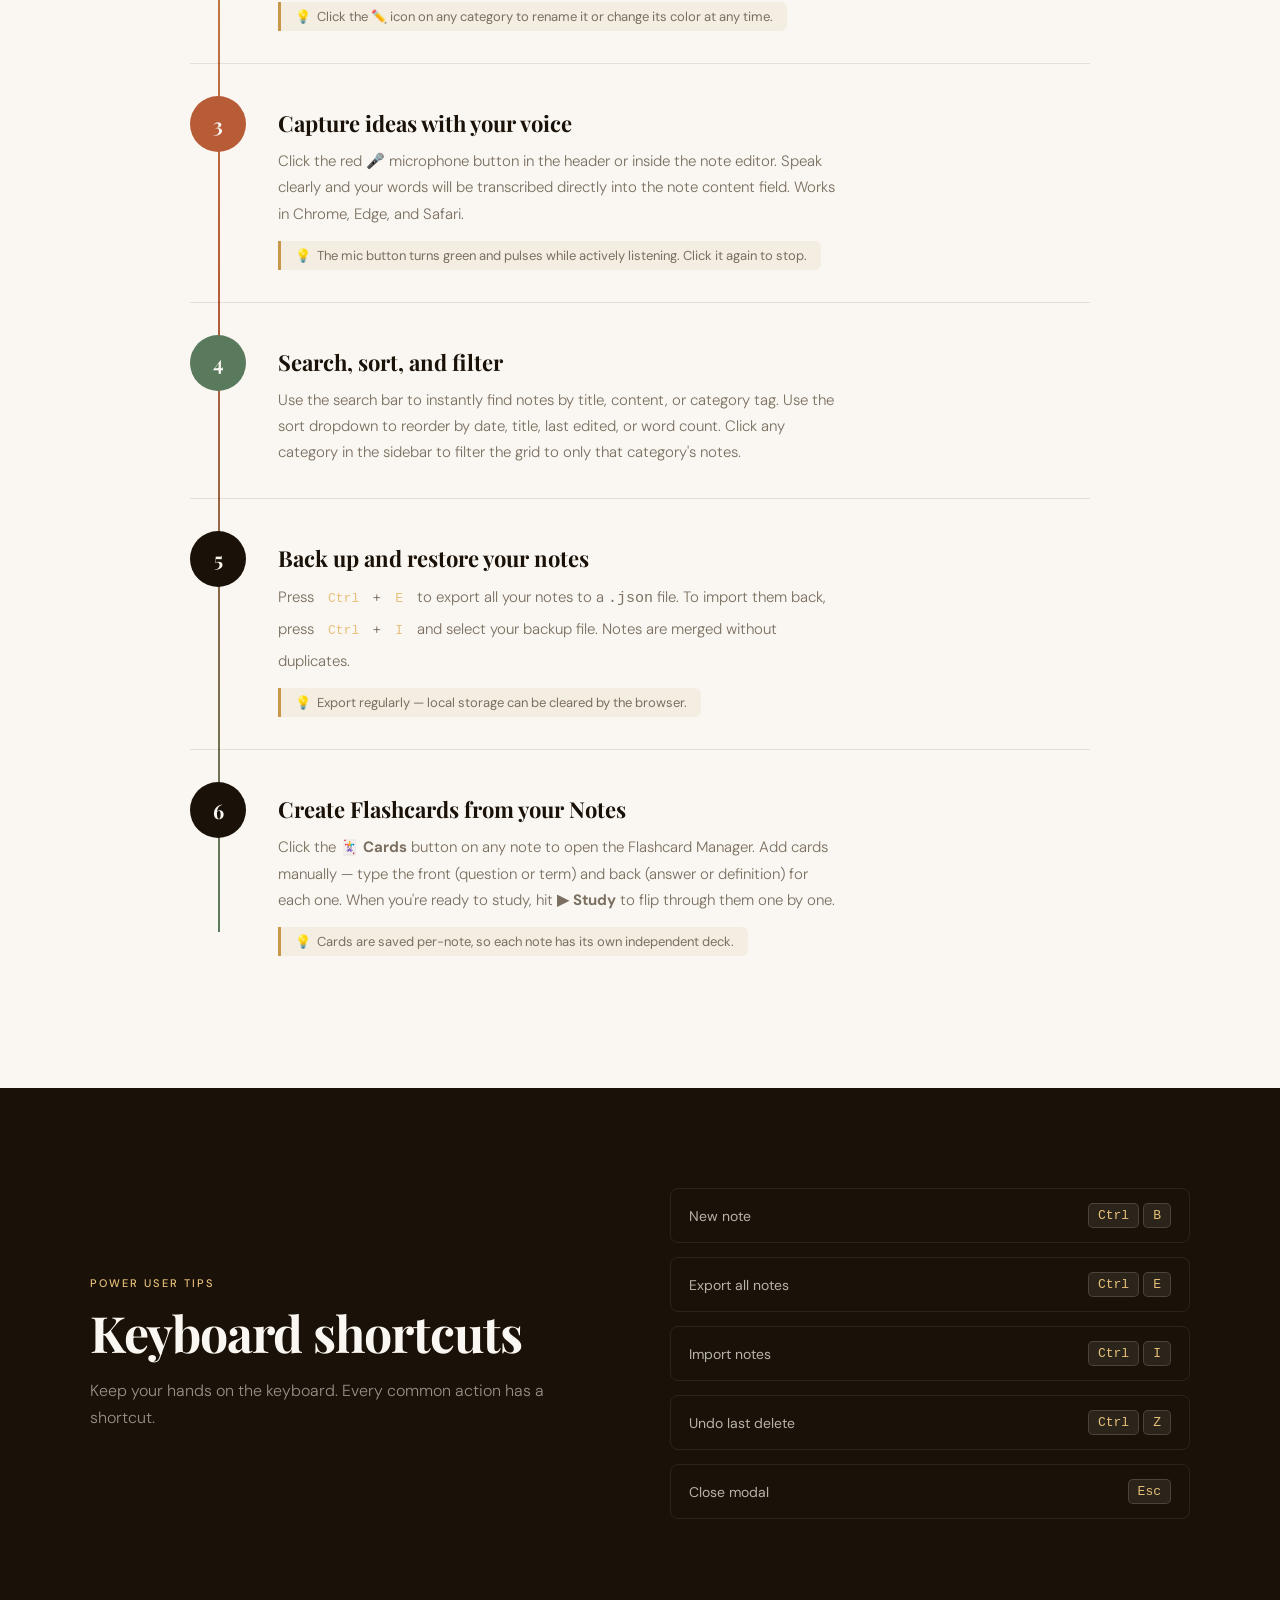
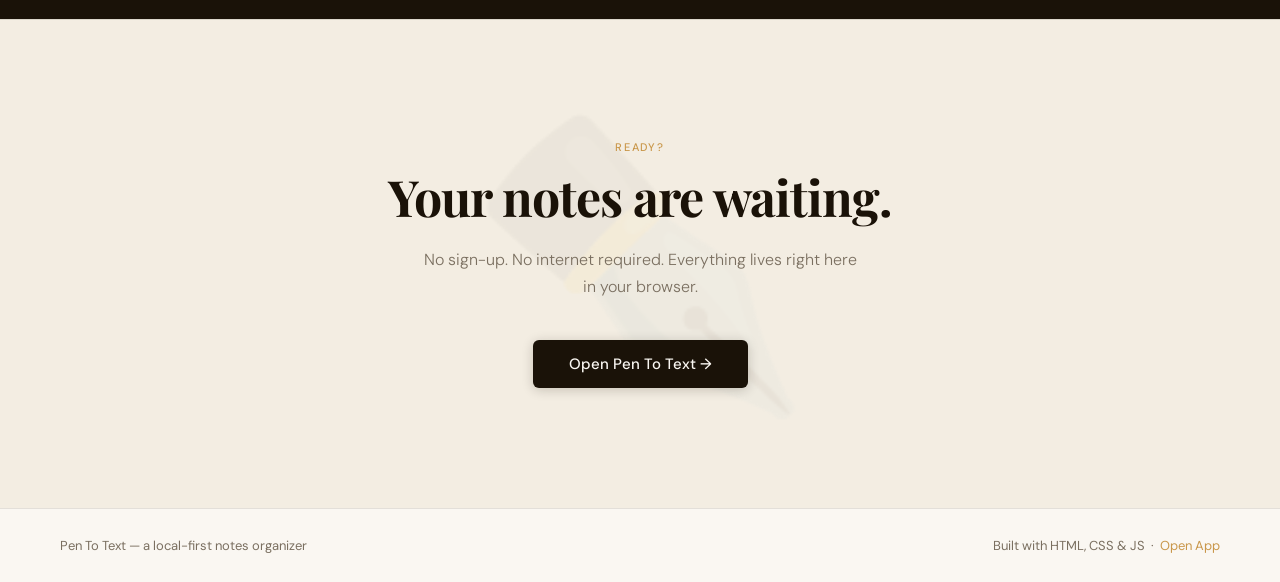
==== commit 879c0547: "Add files via upload" ====
--- a/index.html
+++ b/index.html
@@ -677,7 +677,7 @@
       <li><a href="#tutorial">Tutorial</a></li>
       <li><a href="#shortcuts">Shortcuts</a></li>
       <li><a href="games.html">🎮 Play Zone</a></li>
-      <li><a href="note.html" class="nav-cta">Open Website →</a></li>
+      <li><a href="note.html" class="nav-cta">Open App →</a></li>
     </ul>
     <button id="navHamburger" aria-label="Open menu">
       <span></span><span></span><span></span>
@@ -694,13 +694,12 @@
     <a href="note.html" style="color:var(--gold);">Open Website →</a>
   </dialog>
   <script>
+    const navMobileMenu = document.getElementById('navMobileMenu');
     function closeMobileMenu() {
-      document.getElementById('navMobileMenu').classList.remove('open');
-      document.body.style.overflow = '';
+      navMobileMenu.close();
     }
     document.getElementById('navHamburger').addEventListener('click', () => {
-      document.getElementById('navMobileMenu').classList.add('open');
-      document.body.style.overflow = 'hidden';
+      navMobileMenu.showModal();
     });
     document.getElementById('navMenuClose').addEventListener('click', closeMobileMenu);
   </script>
@@ -909,7 +908,7 @@
     <div class="reveal">
       <p class="section-label">Ready?</p>
       <h2 class="section-title">Your notes are waiting.</h2>
-      <p class="section-sub">The path to success is here.</p>
+      <p class="section-sub">No sign-up. No internet required. Everything lives right here in your browser.</p>
       <a href="note.html" class="btn-primary">Open Pen To Text →</a>
     </div>
   </section>
@@ -973,6 +972,4 @@
   </script>
 
 </body>
-</html>
-
-
+</html>
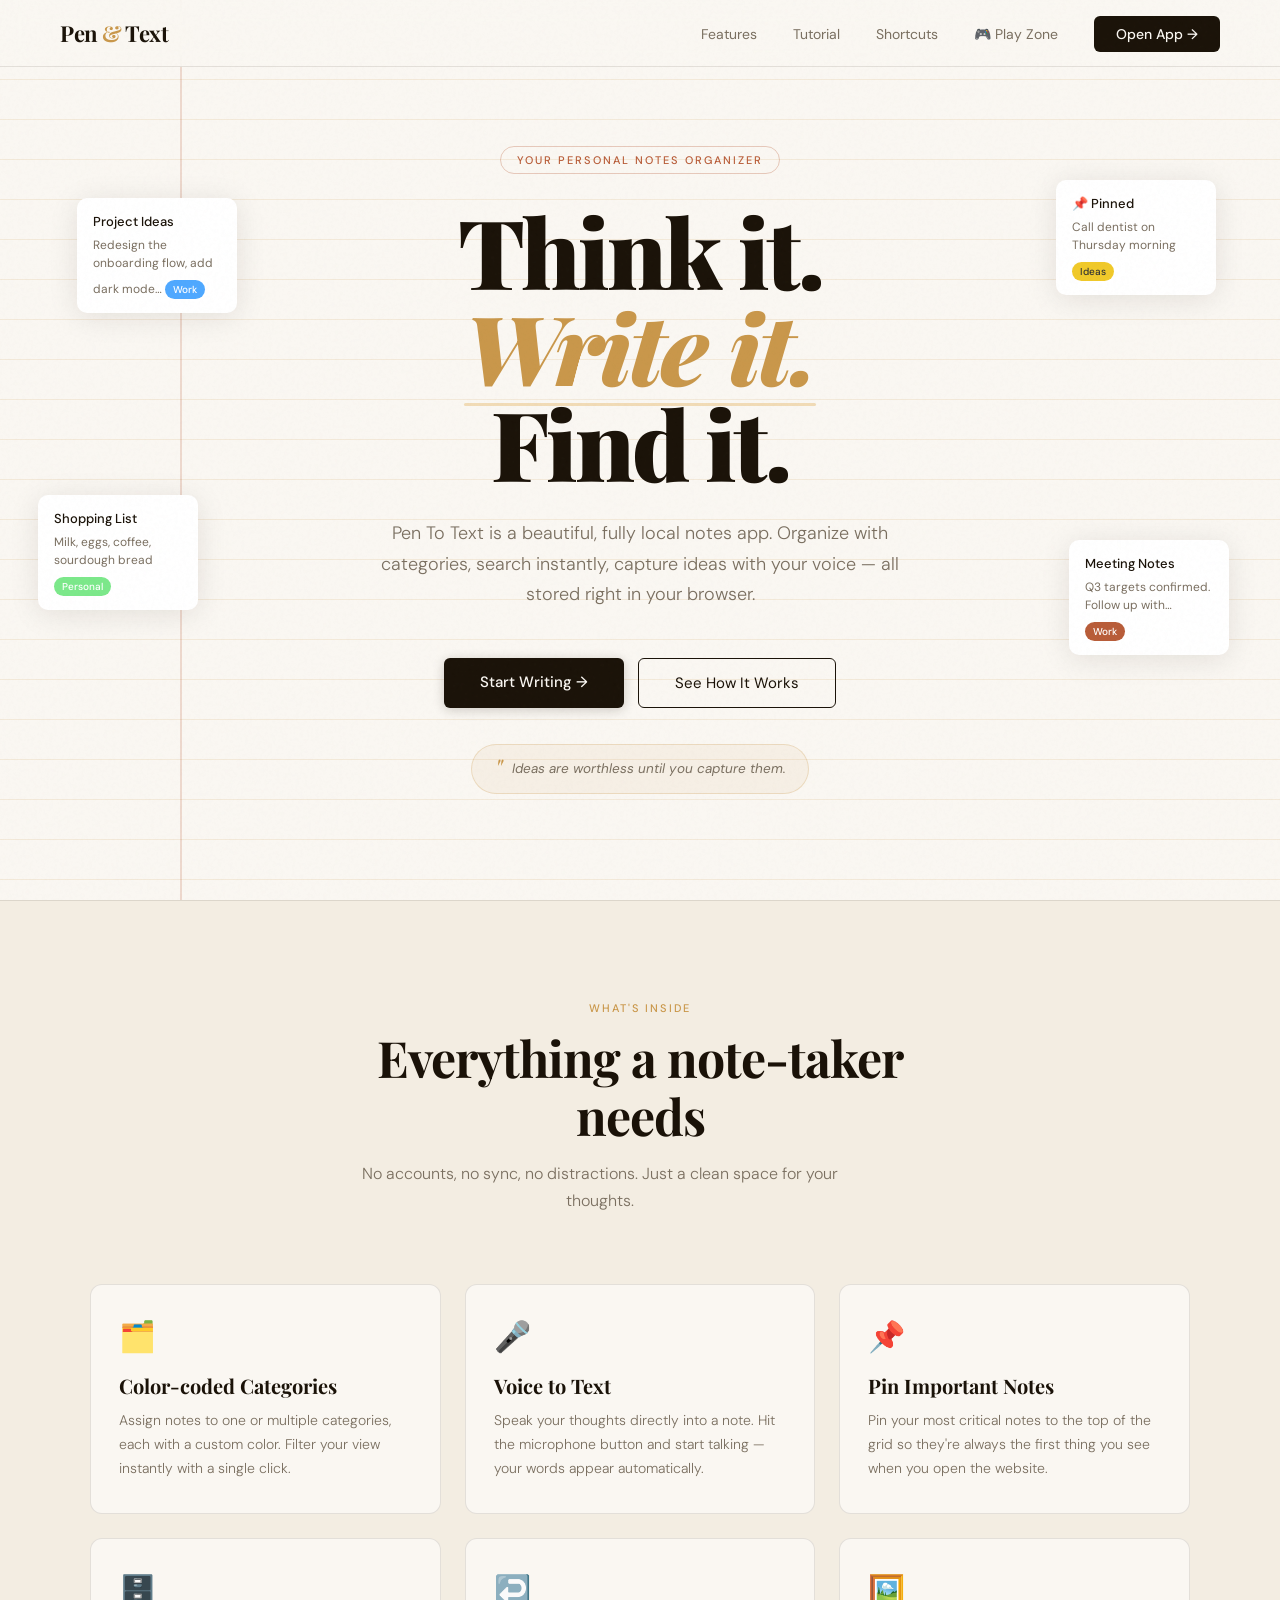
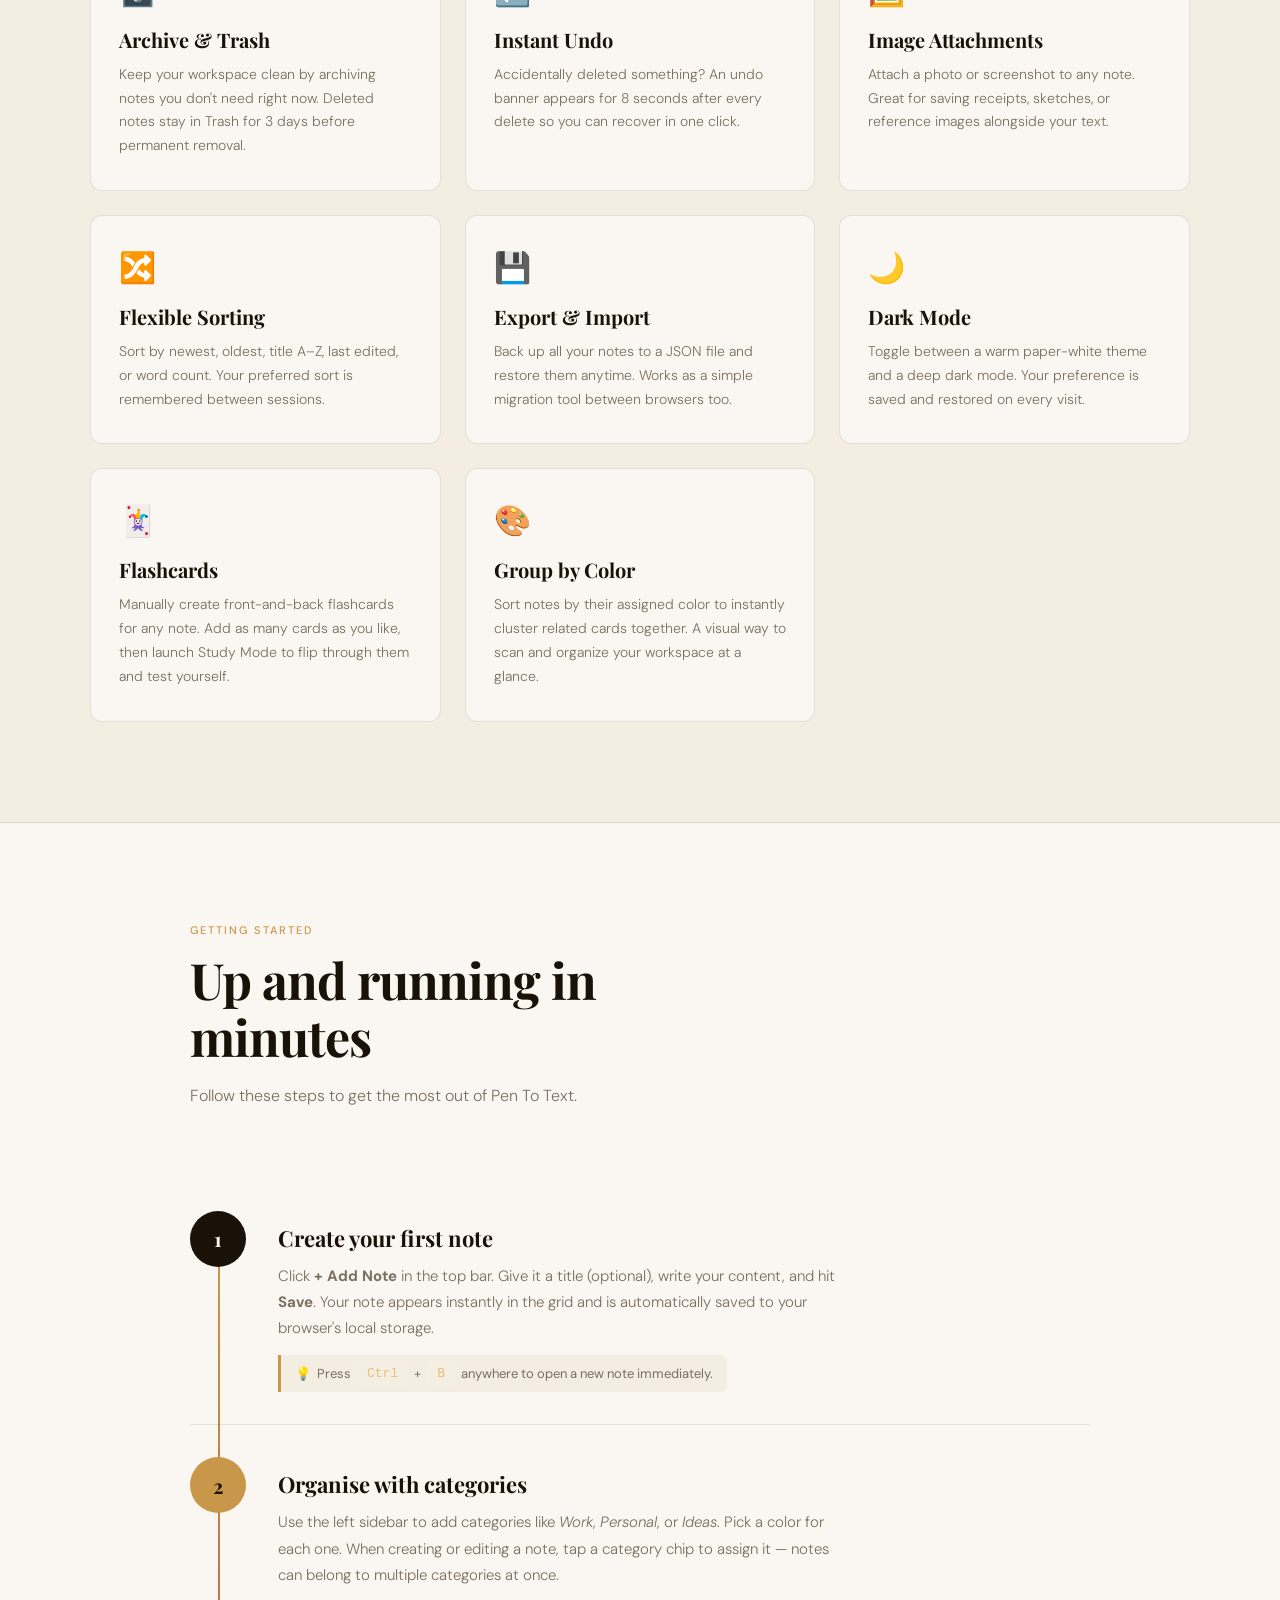
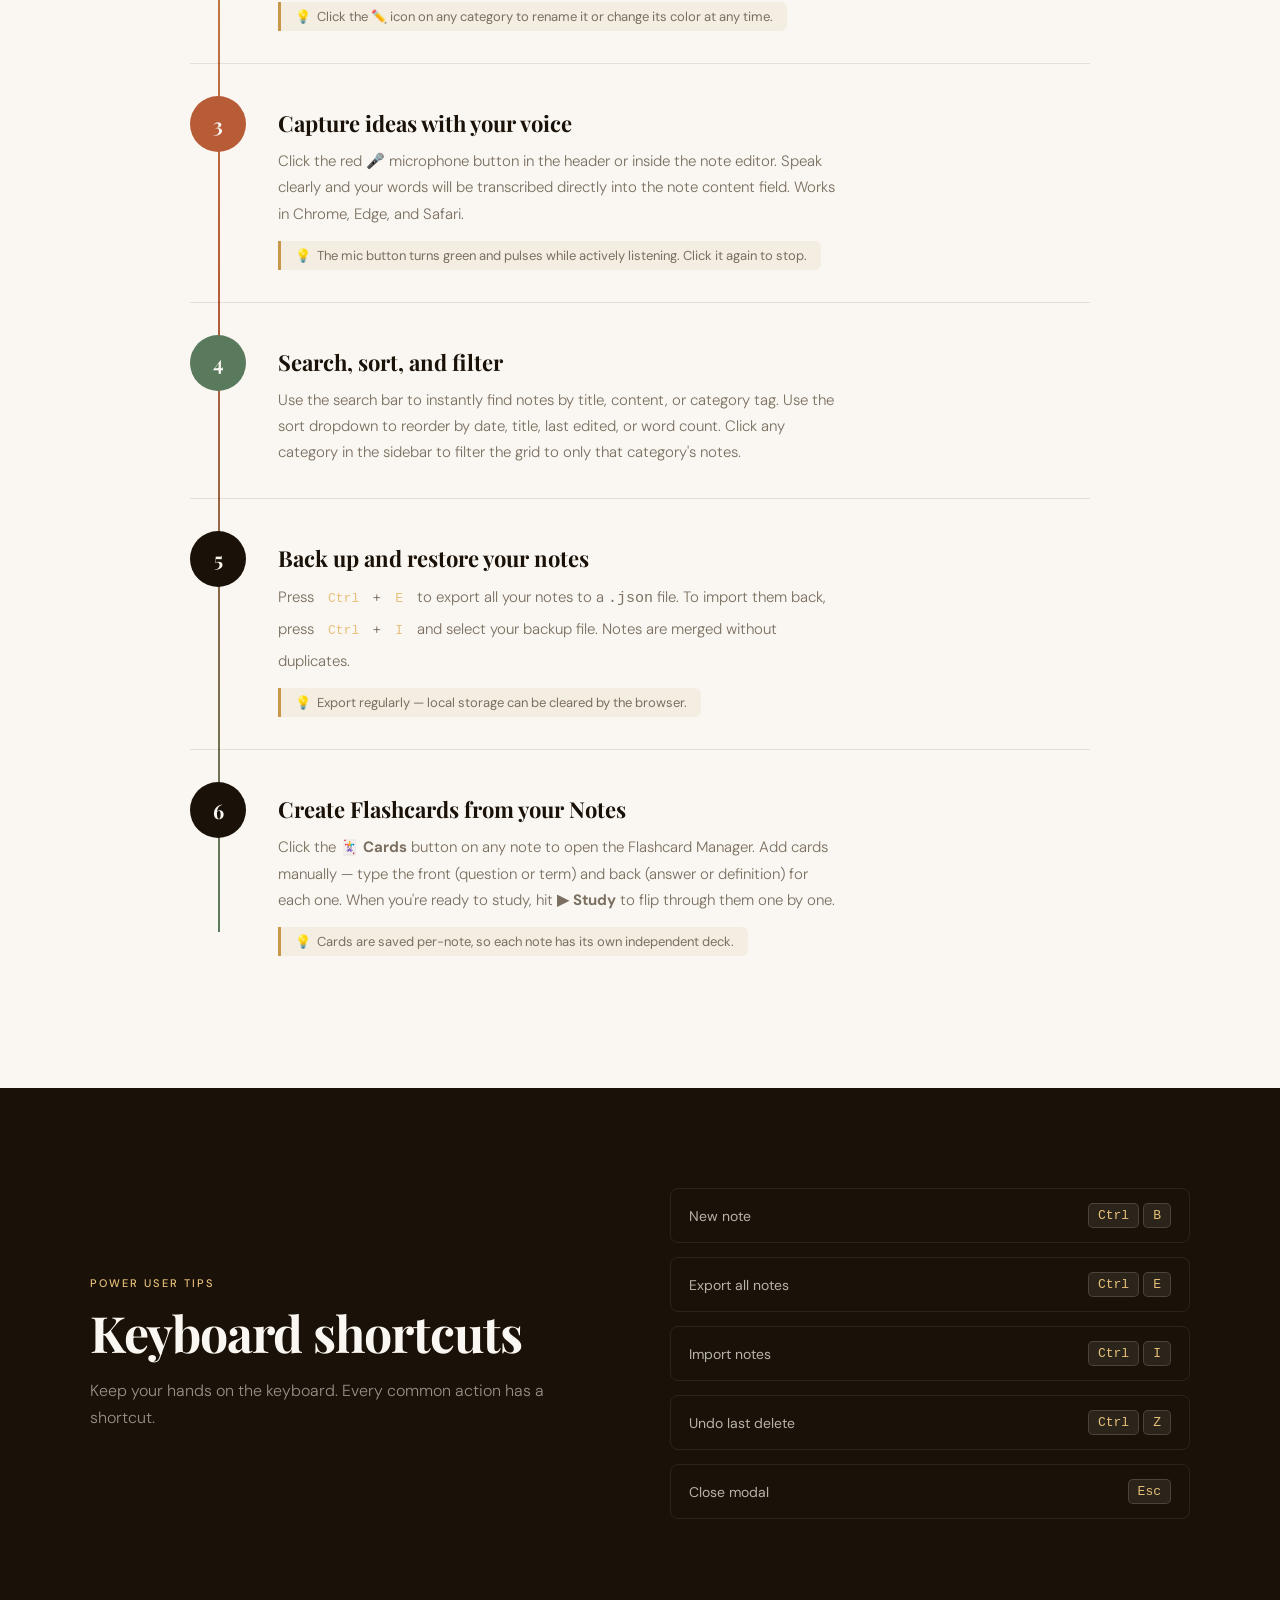
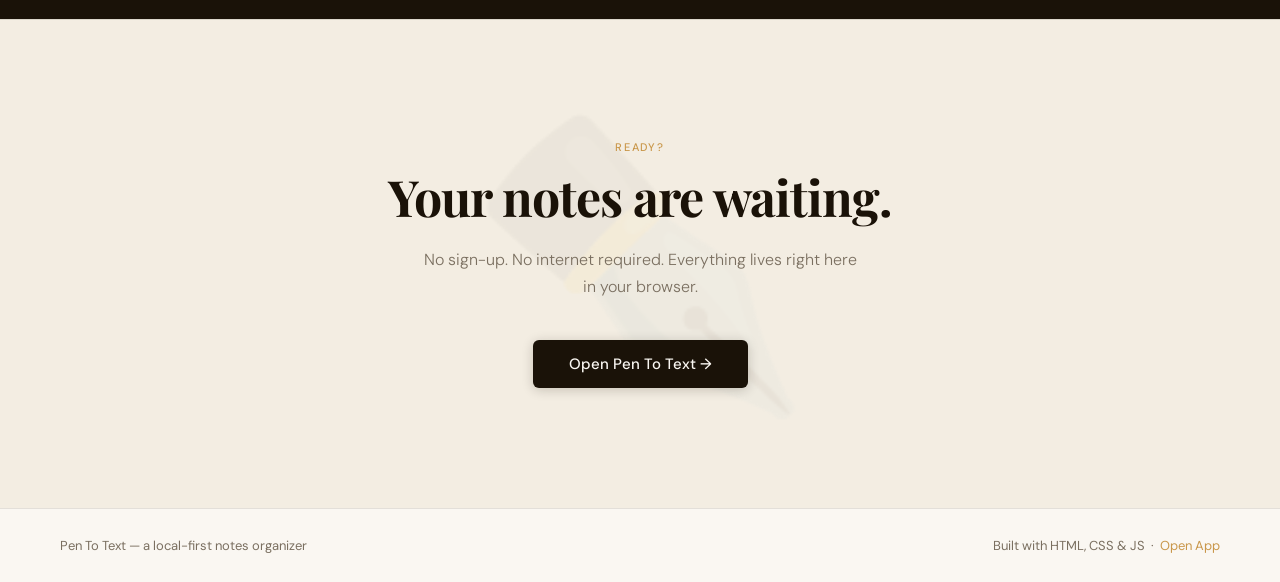
==== commit a60dff60: "Add files via upload" ====
--- a/index.html
+++ b/index.html
@@ -685,23 +685,32 @@
   </nav>
 
   <!-- Mobile fullscreen menu -->
-  <dialog id="navMobileMenu">
+  <div id="navMobileMenu" role="dialog" aria-modal="true">
     <button class="close-menu" id="navMenuClose" aria-label="Close menu">×</button>
     <a href="#features"  onclick="closeMobileMenu()">Features</a>
     <a href="#tutorial"  onclick="closeMobileMenu()">Tutorial</a>
     <a href="#shortcuts" onclick="closeMobileMenu()">Shortcuts</a>
-    <a href="games.html">🎮 Play Zone</a>
-    <a href="note.html" style="color:var(--gold);">Open Website →</a>
-  </dialog>
+    <a href="games.html" onclick="closeMobileMenu()">🎮 Play Zone</a>
+    <a href="note.html"  onclick="closeMobileMenu()" style="color:var(--gold);">Open App →</a>
+  </div>
   <script>
-    const navMobileMenu = document.getElementById('navMobileMenu');
     function closeMobileMenu() {
-      navMobileMenu.close();
+      document.getElementById('navMobileMenu').classList.remove('open');
+      document.body.style.overflow = '';
     }
     document.getElementById('navHamburger').addEventListener('click', () => {
-      navMobileMenu.showModal();
+      document.getElementById('navMobileMenu').classList.add('open');
+      document.body.style.overflow = 'hidden';
     });
     document.getElementById('navMenuClose').addEventListener('click', closeMobileMenu);
+
+    // Safety: always restore scroll on page show (e.g. back-navigation)
+    window.addEventListener('pageshow', () => { document.body.style.overflow = ''; });
+
+    // Close menu when clicking the backdrop (outside the links)
+    document.getElementById('navMobileMenu').addEventListener('click', function(e) {
+      if (e.target === this) closeMobileMenu();
+    });
   </script>
 
   <!-- HERO -->
@@ -737,7 +746,7 @@
         Find it.
       </h1>
       <p class="hero-sub">
-        Pen To Text is a beautiful, fully local notes website. Organize with categories,
+        Pen To Text is a beautiful, fully local notes app. Organize with categories,
         search instantly, capture ideas with your voice — all stored right in your browser.
       </p>
       <div class="hero-actions">
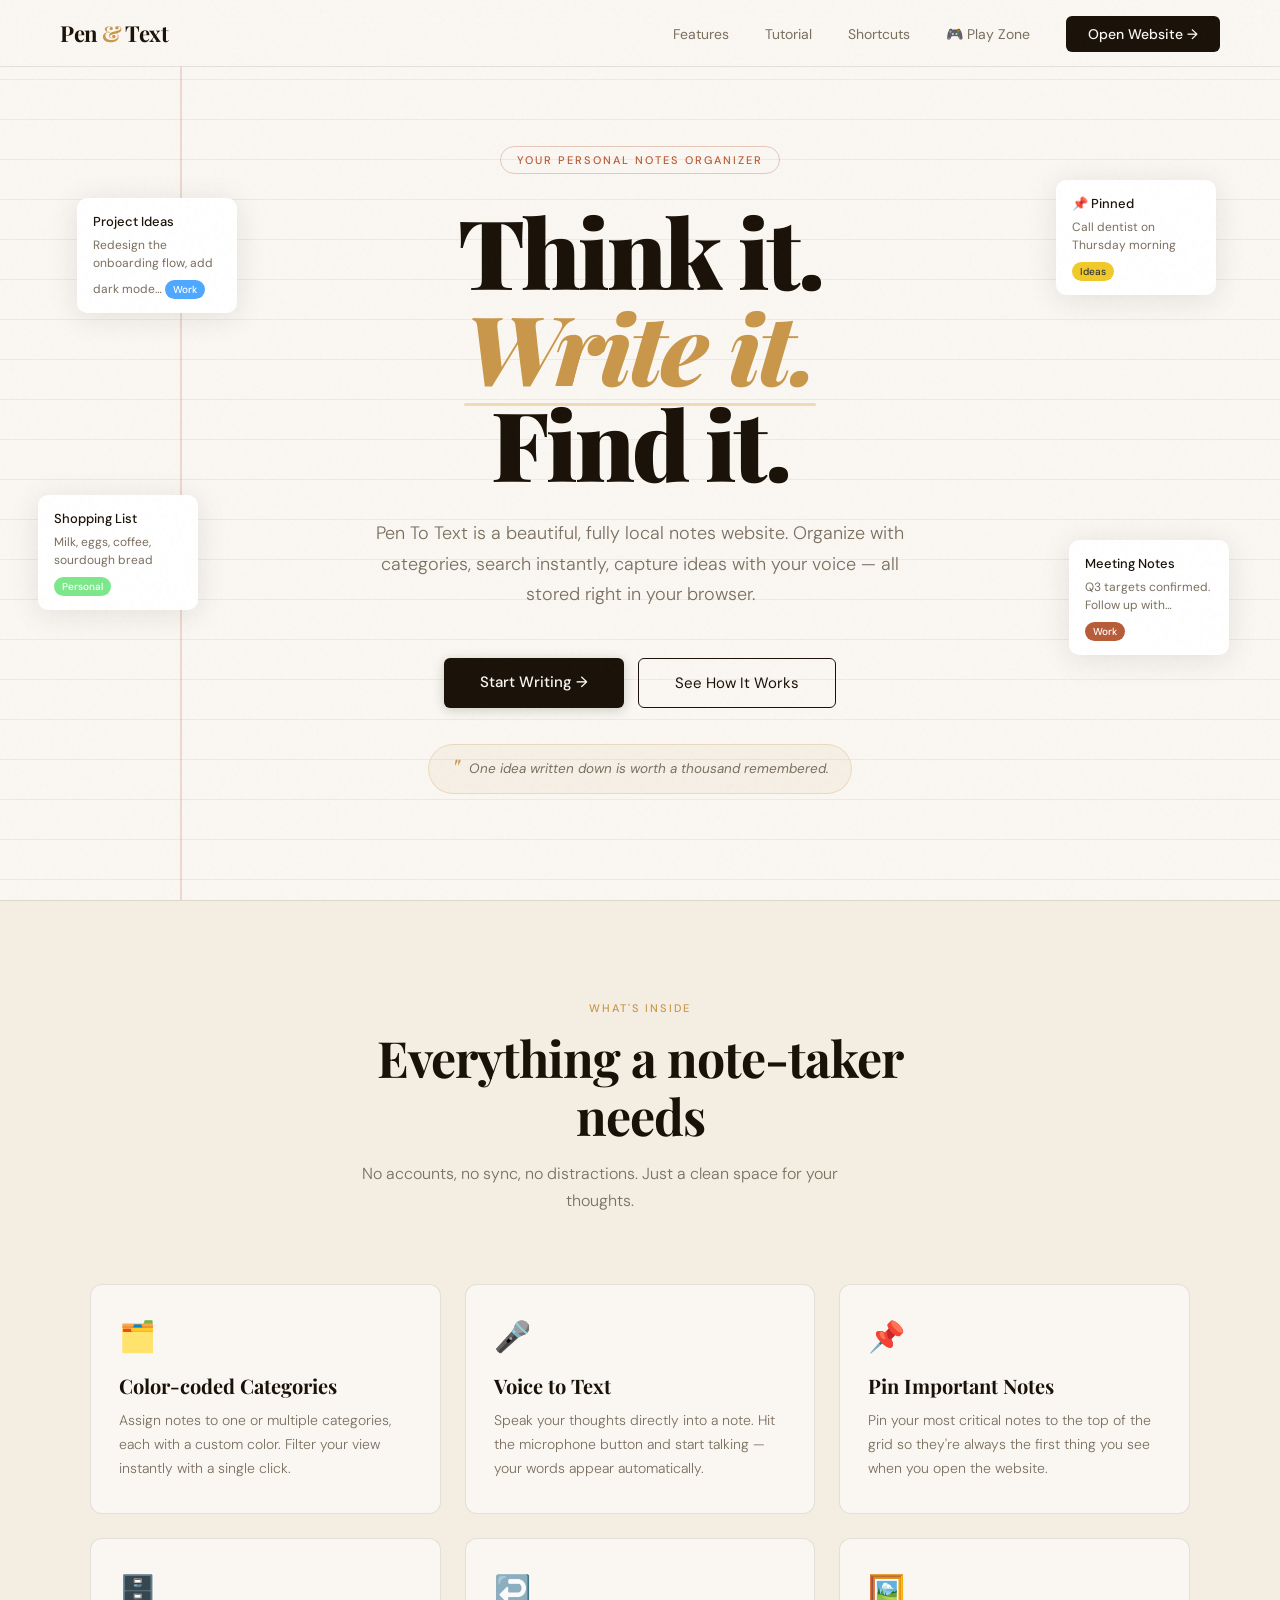
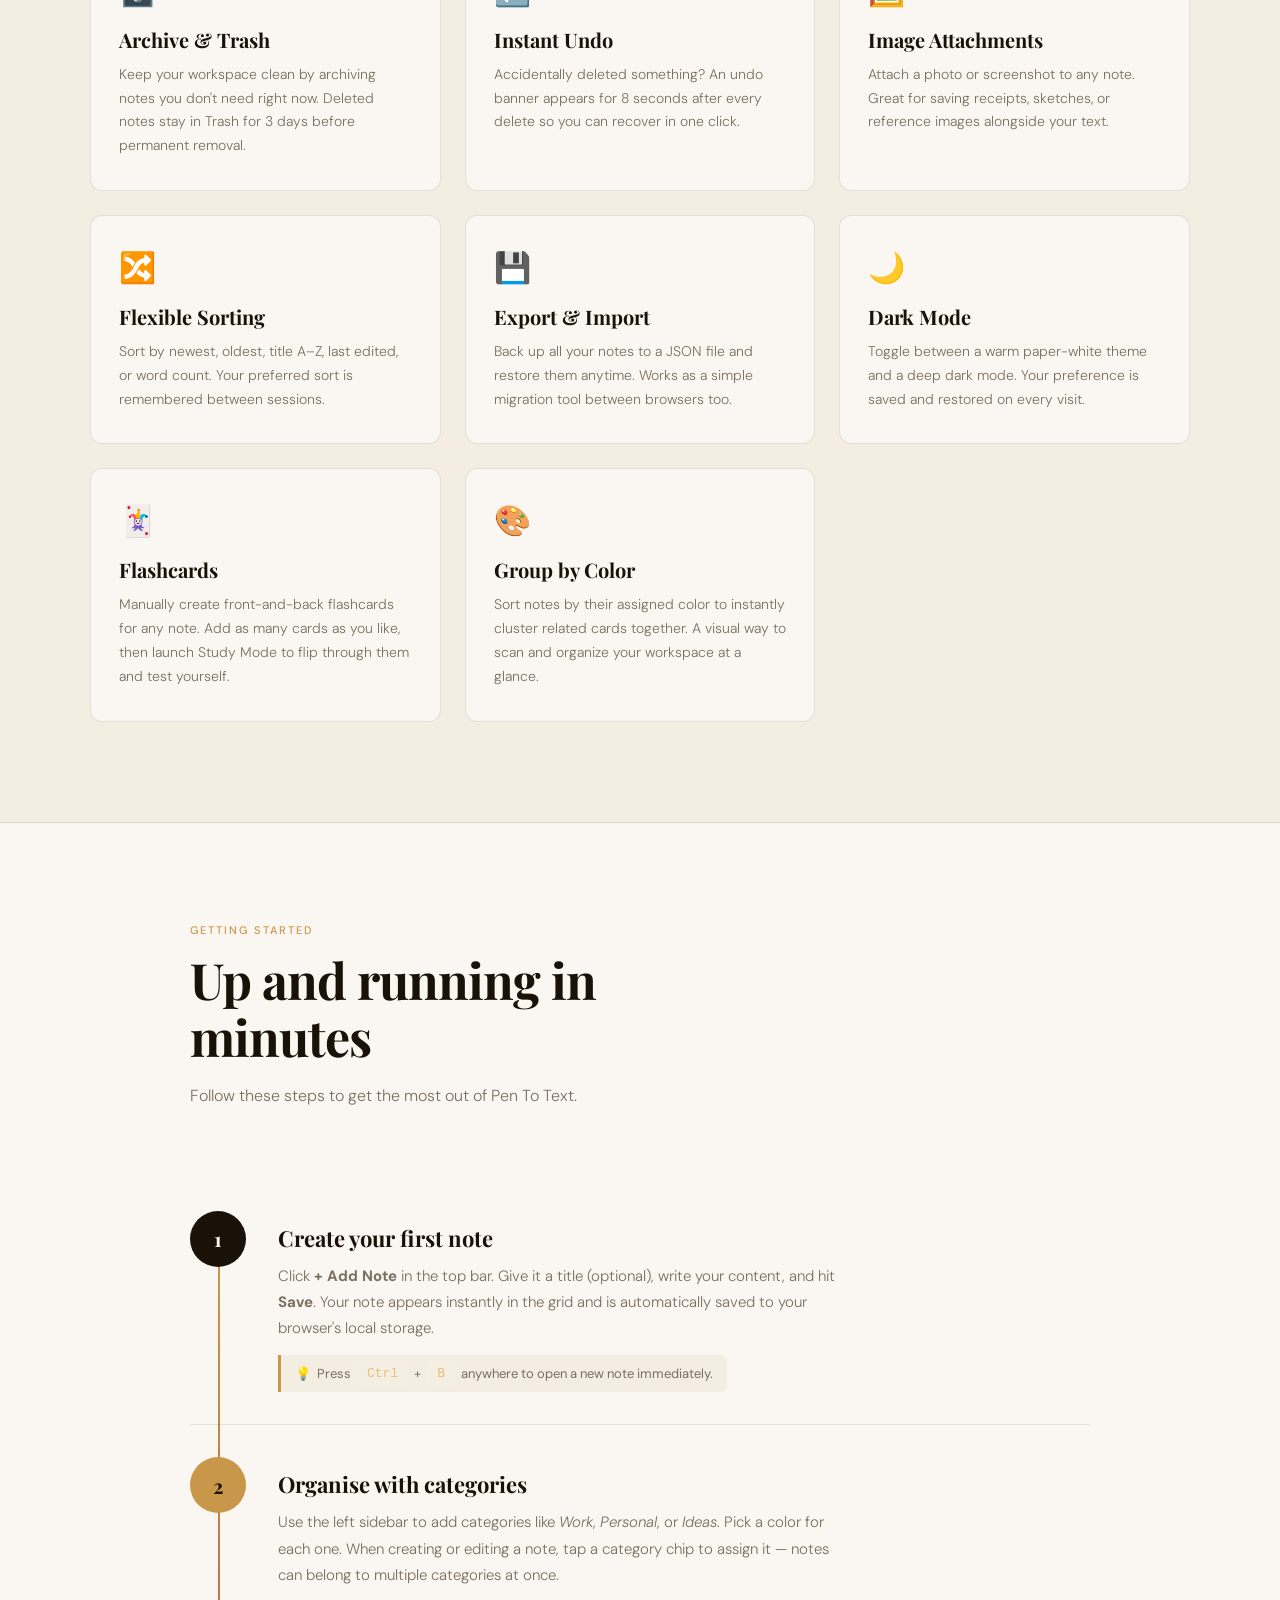
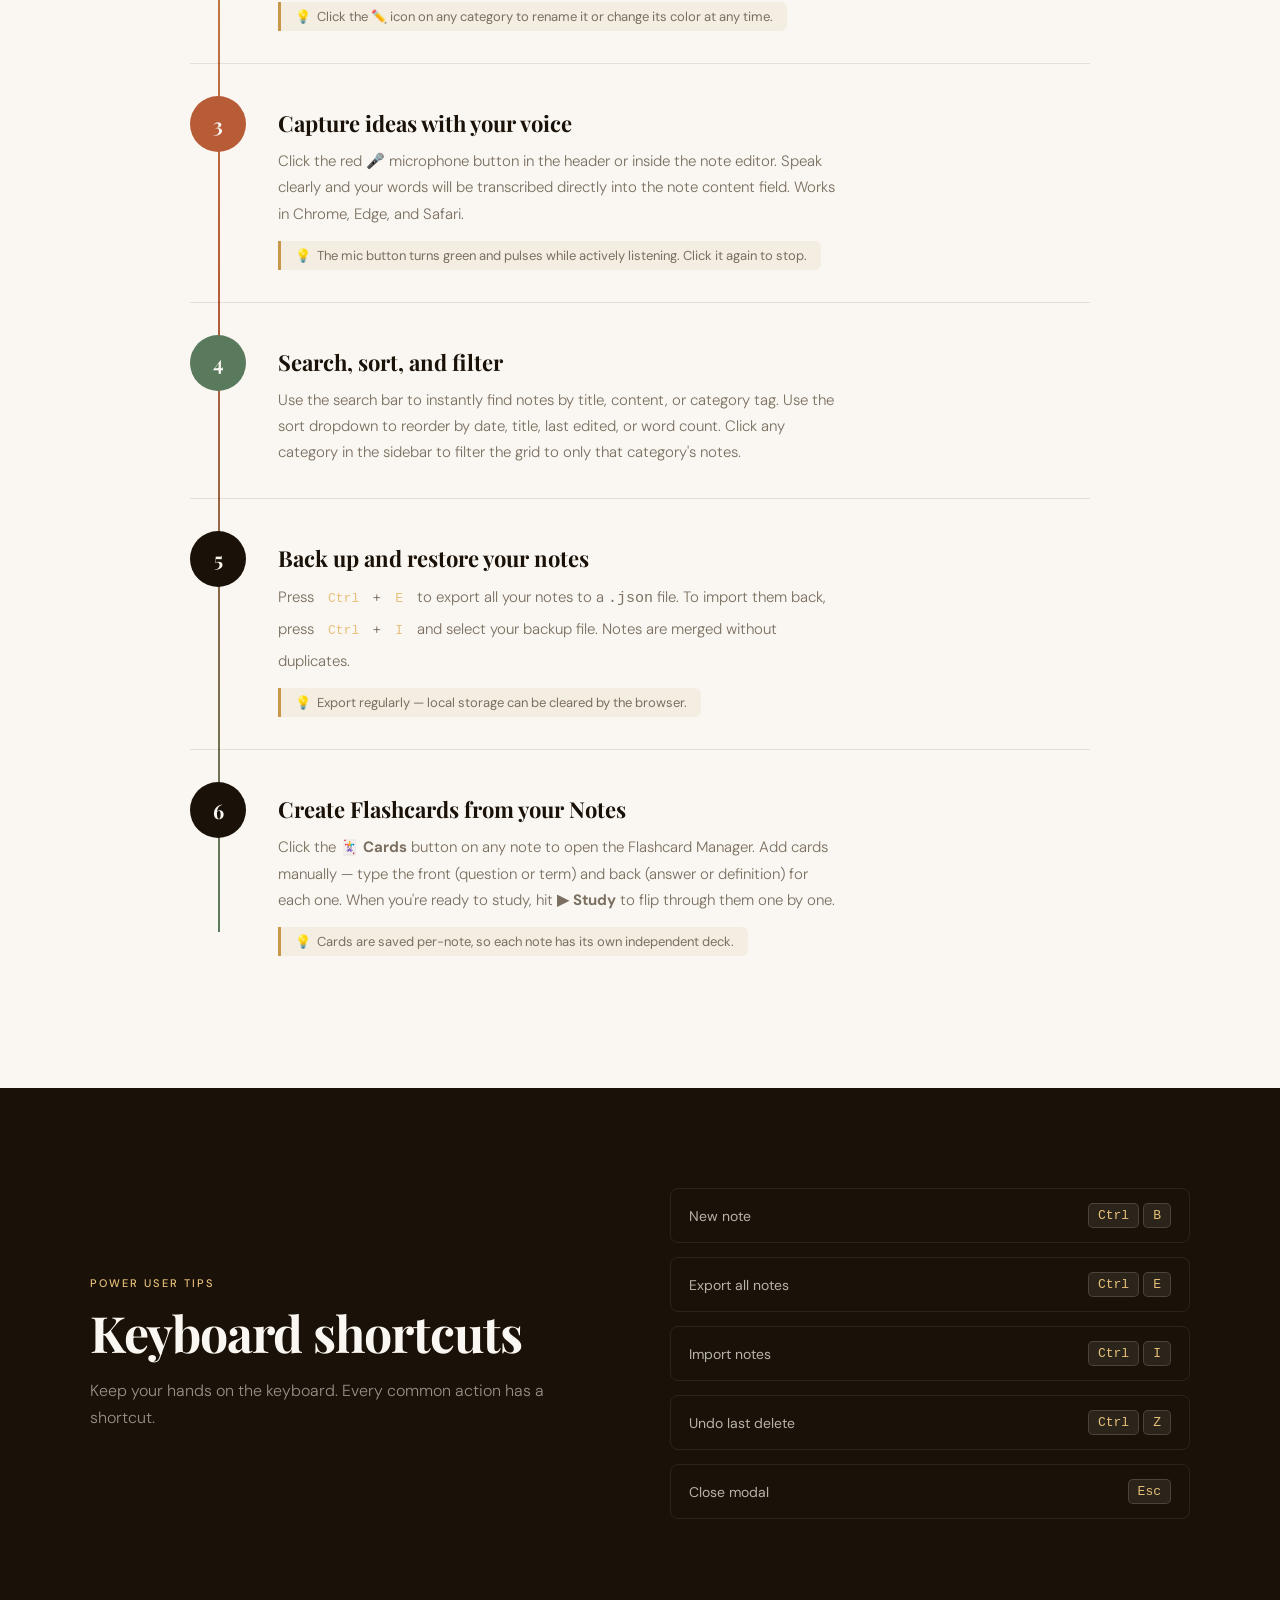
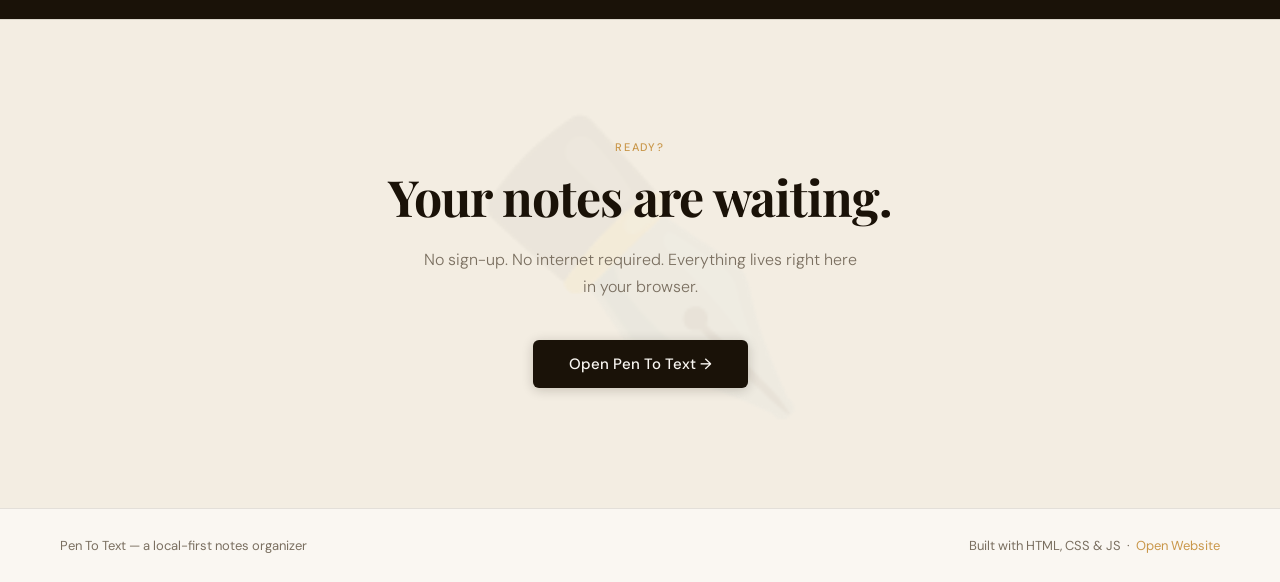
==== commit 7f341f54: "Add files via upload" ====
--- a/index.html
+++ b/index.html
@@ -677,7 +677,7 @@
       <li><a href="#tutorial">Tutorial</a></li>
       <li><a href="#shortcuts">Shortcuts</a></li>
       <li><a href="games.html">🎮 Play Zone</a></li>
-      <li><a href="note.html" class="nav-cta">Open App →</a></li>
+      <li><a href="note.html" class="nav-cta">Open Website →</a></li>
     </ul>
     <button id="navHamburger" aria-label="Open menu">
       <span></span><span></span><span></span>
@@ -691,7 +691,7 @@
     <a href="#tutorial"  onclick="closeMobileMenu()">Tutorial</a>
     <a href="#shortcuts" onclick="closeMobileMenu()">Shortcuts</a>
     <a href="games.html" onclick="closeMobileMenu()">🎮 Play Zone</a>
-    <a href="note.html"  onclick="closeMobileMenu()" style="color:var(--gold);">Open App →</a>
+    <a href="note.html"  onclick="closeMobileMenu()" style="color:var(--gold);">Open Website →</a>
   </div>
   <script>
     function closeMobileMenu() {
@@ -746,7 +746,7 @@
         Find it.
       </h1>
       <p class="hero-sub">
-        Pen To Text is a beautiful, fully local notes app. Organize with categories,
+        Pen To Text is a beautiful, fully local notes website. Organize with categories,
         search instantly, capture ideas with your voice — all stored right in your browser.
       </p>
       <div class="hero-actions">
@@ -925,7 +925,7 @@
   <!-- FOOTER -->
   <footer>
     <span>Pen To Text — a local-first notes organizer</span>
-    <span>Built with HTML, CSS &amp; JS &nbsp;·&nbsp; <a href="note.html">Open App</a></span>
+    <span>Built with HTML, CSS &amp; JS &nbsp;·&nbsp; <a href="note.html">Open Website</a></span>
   </footer>
 
   <script>
@@ -981,4 +981,4 @@
   </script>
 
 </body>
-</html>+</html>
